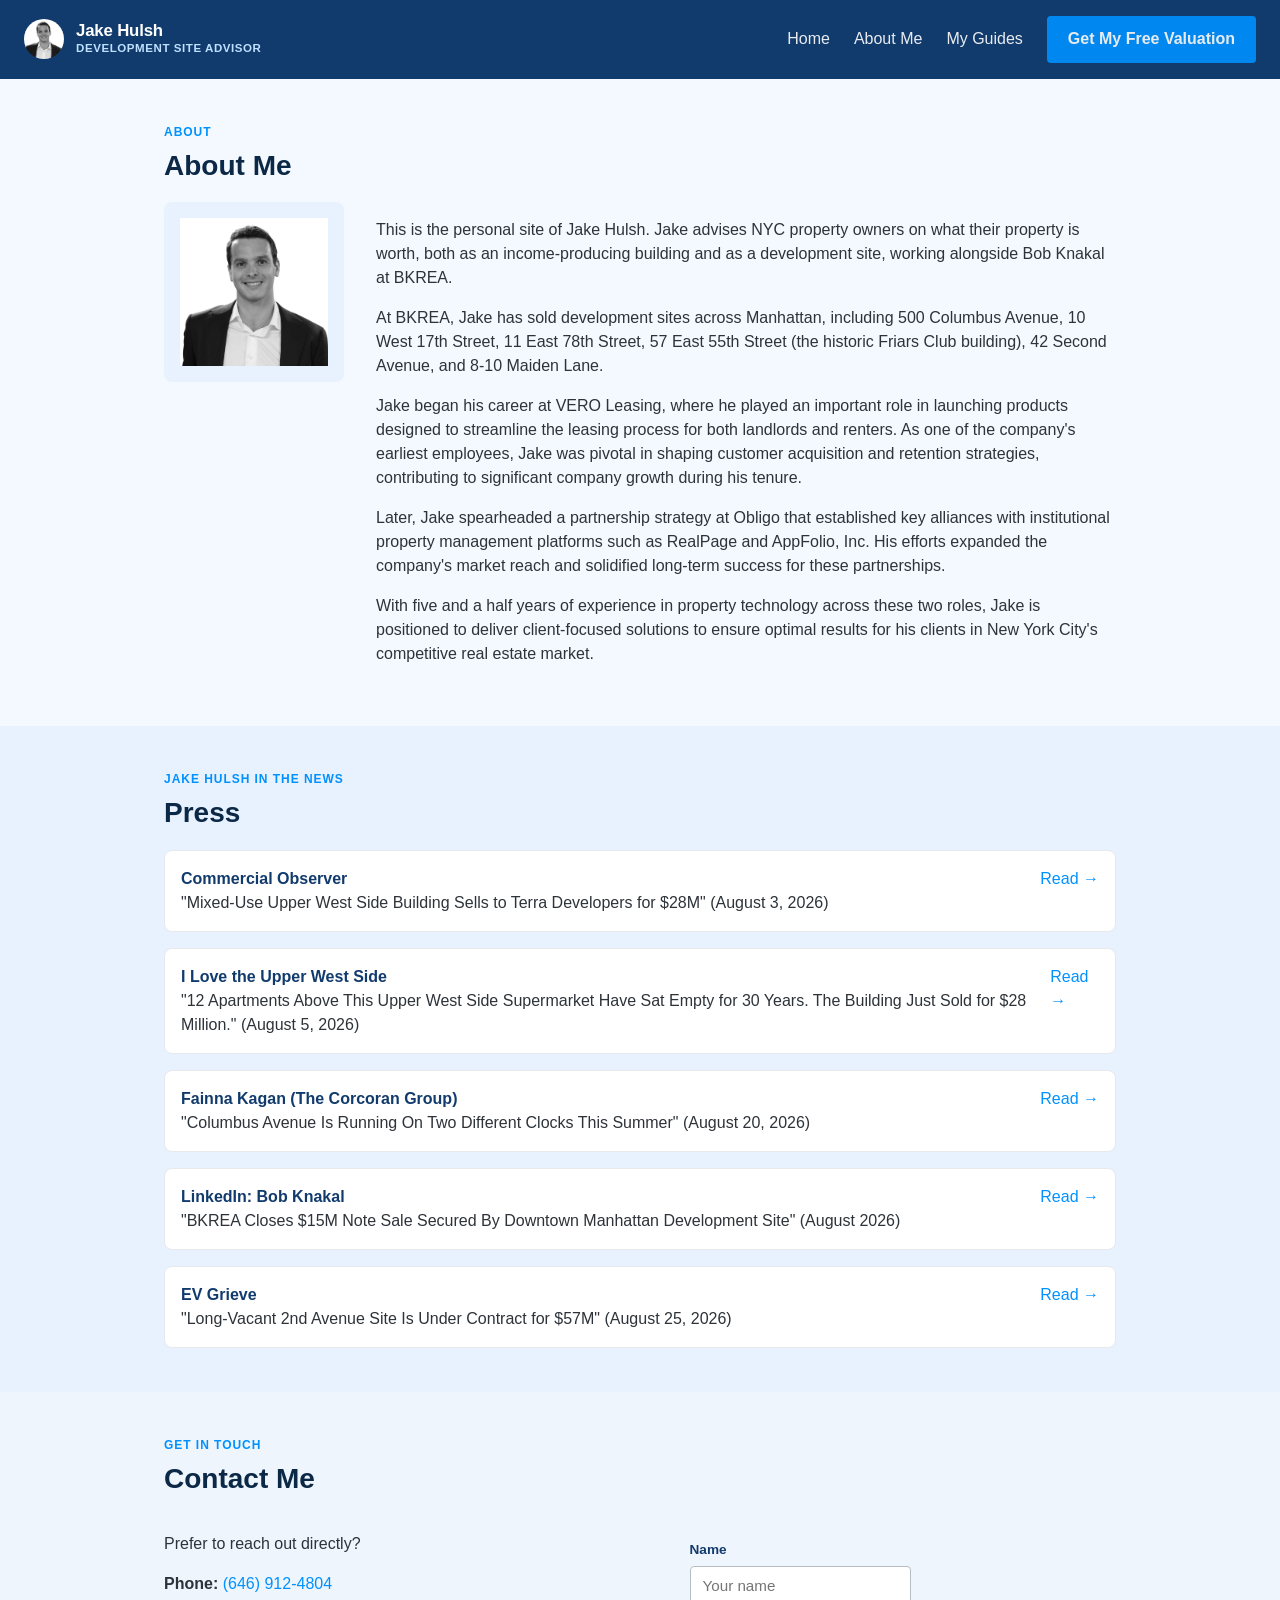
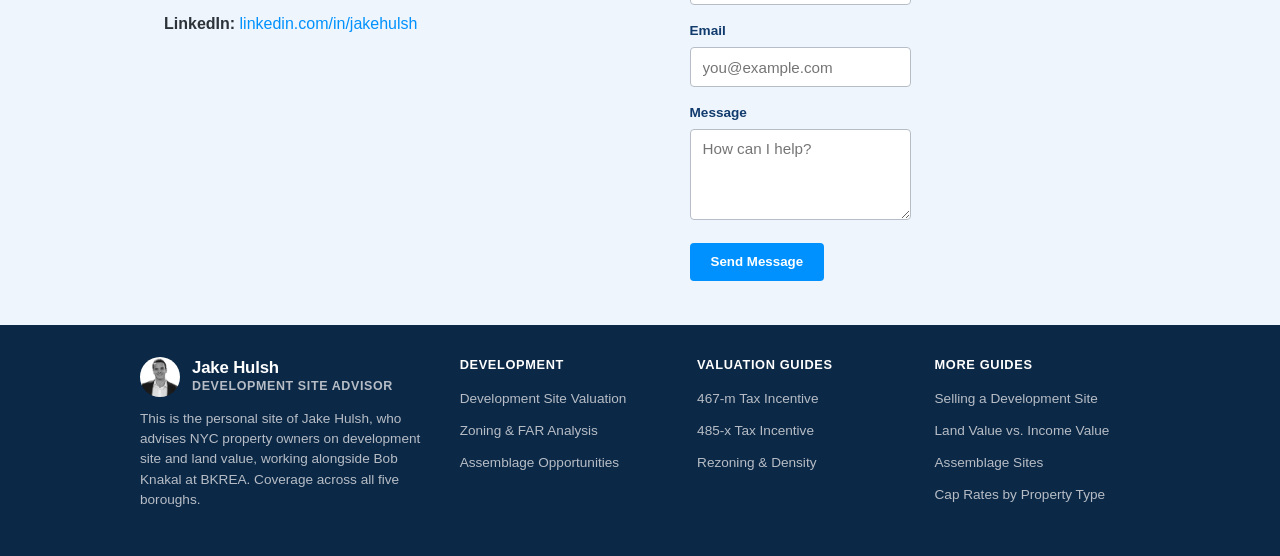
==== about/index.html @ 2a40bf8a "Remove copyright line from footer across all live pages Co-Authored-By: Claude Sonnet 5 <noreply@ant" ====
<!DOCTYPE html>
<html lang="en">
<head>
<meta charset="UTF-8">
<meta name="viewport" content="width=device-width, initial-scale=1.0">
<title>About Jake Hulsh | Development Site Advisor</title>
<meta name="description" content="About Jake Hulsh, the personal site of a NYC development site and land value advisor working alongside Bob Knakal at BKREA.">
<link rel="canonical" href="https://developmentsiteadvisor.com/about/">
<link rel="stylesheet" href="../css/style.css">
</head>
<body>

<header class="site-header">
  <a href="../index.html" class="logo-link">
    <div class="logo-photo-wrap">
      <div class="logo-photo"><img src="../graphic designs/Jake.png" alt="Jake Hulsh"></div>
      <div class="logo-photo-pop"><img src="../graphic designs/Jake.png" alt="Jake Hulsh"></div>
      <div class="logo-speech-bubble"><span class="logo-speech-text">Curious what your property is worth?</span></div>
    </div>
    <div class="logo-text">
      <div class="logo-name">Jake Hulsh</div>
      <div class="logo-tagline">Development Site Advisor</div>
    </div>
  </a>
  <nav class="site-nav">
    <a href="../index.html">Home</a>
    <a href="../about/">About Me</a>
    <a href="../articles/">My Guides</a>
    <a href="../index.html#get-valuation" class="btn btn-primary">Get My Free Valuation</a>
  </nav>
</header>

<main class="page">

  <!-- ABOUT -->
  <section class="page-section">
   <div class="section-inner">
    <div class="section-heading is-left">
      <div class="section-eyebrow">About</div>
      <h2>About Me</h2>
    </div>
    <div class="about-grid">
      <div class="about-photo"><img src="../graphic designs/Jake.png" alt="Jake Hulsh"></div>
      <div>
        <p>This is the personal site of Jake Hulsh. Jake advises NYC property owners on what their property is worth, both as an income-producing building and as a development site, working alongside Bob Knakal at BKREA.</p>
        <p>At BKREA, Jake has sold development sites across Manhattan, including 500 Columbus Avenue, 10 West 17th Street, 11 East 78th Street, 57 East 55th Street (the historic Friars Club building), 42 Second Avenue, and 8-10 Maiden Lane.</p>
        <p>Jake began his career at VERO Leasing, where he played an important role in launching products designed to streamline the leasing process for both landlords and renters. As one of the company's earliest employees, Jake was pivotal in shaping customer acquisition and retention strategies, contributing to significant company growth during his tenure.</p>
        <p>Later, Jake spearheaded a partnership strategy at Obligo that established key alliances with institutional property management platforms such as RealPage and AppFolio, Inc. His efforts expanded the company's market reach and solidified long-term success for these partnerships.</p>
        <p>With five and a half years of experience in property technology across these two roles, Jake is positioned to deliver client-focused solutions to ensure optimal results for his clients in New York City's competitive real estate market.</p>
      </div>
    </div>
   </div>
  </section>

  <!-- PRESS -->
  <section class="page-section section-tint-2">
   <div class="section-inner">
    <div class="section-heading is-left">
      <div class="section-eyebrow">Jake Hulsh In the News</div>
      <h2>Press</h2>
    </div>
    <ul class="press-list">
      <li class="press-item">
        <div>
          <div class="press-outlet">Commercial Observer</div>
          <div>"Mixed-Use Upper West Side Building Sells to Terra Developers for $28M" (August 3, 2026)</div>
        </div>
        <a href="https://commercialobserver.com/2026/08/sale-500-columbus-avenue-terra-developers/" target="_blank" rel="noopener">Read &rarr;</a>
      </li>
      <li class="press-item">
        <div>
          <div class="press-outlet">I Love the Upper West Side</div>
          <div>"12 Apartments Above This Upper West Side Supermarket Have Sat Empty for 30 Years. The Building Just Sold for $28 Million." (August 5, 2026)</div>
        </div>
        <a href="https://www.ilovetheupperwestside.com/12-apartments-above-this-upper-west-side-supermarket-have-sat-empty-for-30-years-the-building-just-sold-for-28-million/" target="_blank" rel="noopener">Read &rarr;</a>
      </li>
      <li class="press-item">
        <div>
          <div class="press-outlet">Fainna Kagan (The Corcoran Group)</div>
          <div>"Columbus Avenue Is Running On Two Different Clocks This Summer" (August 20, 2026)</div>
        </div>
        <a href="https://fainnakagan.com/blog/columbus-avenue-is-running-on-two-different-clocks-this-summer" target="_blank" rel="noopener">Read &rarr;</a>
      </li>
      <li class="press-item">
        <div>
          <div class="press-outlet">LinkedIn: Bob Knakal</div>
          <div>"BKREA Closes $15M Note Sale Secured By Downtown Manhattan Development Site" (August 2026)</div>
        </div>
        <a href="https://www.linkedin.com/posts/bobknakal_nycrealestate-investmentsales-development-activity-7488918908737888256-Vqit/" target="_blank" rel="noopener">Read &rarr;</a>
      </li>
      <li class="press-item">
        <div>
          <div class="press-outlet">EV Grieve</div>
          <div>"Long-Vacant 2nd Avenue Site Is Under Contract for $57M" (August 25, 2026)</div>
        </div>
        <a href="https://evgrieve.com/2026/08/long-vacant-2nd-avenue-site-is-under.html" target="_blank" rel="noopener">Read &rarr;</a>
      </li>
    </ul>
   </div>
  </section>

  <!-- CONTACT ME -->
  <section class="page-section section-tint-3">
   <div class="section-inner">
    <div class="section-heading is-left">
      <div class="section-eyebrow">Get In Touch</div>
      <h2>Contact Me</h2>
    </div>
    <div class="contact-grid">
      <div class="contact-info">
        <p>Prefer to reach out directly?</p>
        <p><strong>Phone:</strong> <a href="tel:+16469124804">(646) 912-4804</a></p>
        <p><strong>LinkedIn:</strong> <a href="https://www.linkedin.com/in/jakehulsh/" target="_blank" rel="noopener">linkedin.com/in/jakehulsh</a></p>
      </div>
      <form class="lead-form" action="https://formspree.io/f/xnpaedwp" method="POST">
        <input type="hidden" name="_subject" value="New Contact Form Message">
        <div class="field-full">
          <label for="c-name">Name</label>
          <input id="c-name" type="text" name="name" placeholder="Your name" required>
        </div>
        <div class="field-full">
          <label for="c-email">Email</label>
          <input id="c-email" type="email" name="email" placeholder="you@example.com" required>
        </div>
        <div class="field-full">
          <label for="c-message">Message</label>
          <textarea id="c-message" name="message" rows="4" placeholder="How can I help?" required></textarea>
        </div>
        <div class="field-full">
          <button type="submit" class="btn btn-primary">Send Message</button>
        </div>
      </form>
    </div>
   </div>
  </section>

</main>

<footer class="site-footer">
  <div class="footer-grid">
    <div class="footer-brand">
      <a href="../index.html" class="logo-link">
        <div class="logo-photo"><img src="../graphic designs/Jake.png" alt="Jake Hulsh"></div>
        <div class="logo-text">
          <div class="logo-name">Jake Hulsh</div>
          <div class="logo-tagline">Development Site Advisor</div>
        </div>
      </a>
      <p>This is the personal site of Jake Hulsh, who advises NYC property owners on development site and land value, working alongside Bob Knakal at BKREA. Coverage across all five boroughs.</p>
    </div>
    <div class="footer-col">
      <h4>Development</h4>
      <ul>
        <li><a href="../articles/land-value-vs-income-value/">Development Site Valuation</a></li>
        <li><a href="../articles/far-and-buildable-square-footage-explained/">Zoning &amp; FAR Analysis</a></li>
        <li><a href="../articles/assemblage-sites-nyc/">Assemblage Opportunities</a></li>
      </ul>
    </div>
    <div class="footer-col">
      <h4>Valuation Guides</h4>
      <ul>
        <li><a href="../articles/467m-vs-485x-tax-incentives/">467-m Tax Incentive</a></li>
        <li><a href="../articles/467m-vs-485x-tax-incentives/">485-x Tax Incentive</a></li>
        <li><a href="../articles/far-and-buildable-square-footage-explained/">Rezoning &amp; Density</a></li>
      </ul>
    </div>
    <div class="footer-col">
      <h4>More Guides</h4>
      <ul>
        <li><a href="../articles/sell-development-site-nyc/">Selling a Development Site</a></li>
        <li><a href="../articles/land-value-vs-income-value/">Land Value vs. Income Value</a></li>
        <li><a href="../articles/assemblage-sites-nyc/">Assemblage Sites</a></li>
        <li><a href="../articles/nyc-cap-rates-by-property-type/">Cap Rates by Property Type</a></li>
      </ul>
    </div>
  </div>
</footer>

<script src="../js/header-message.js"></script>
</body>
</html>
---- css/style.css ----
/* ==========================================================================
   developmentsiteadvisor.com base styles
   Palette inspired by StreetEasy's blue/white look (not their exact brand
   hex values, since those aren't public). Adjust the variables below to taste.
   ========================================================================== */

:root {
  /* Blues */
  --color-blue-primary: #0091ff;   /* main action blue (buttons, links, highlights) */
  --color-blue-primary-hover: #0077d1;
  --color-blue-dark: #123b6d;      /* navy, used for header/footer, headings */
  --color-blue-darker: #0b2846;    /* deepest navy, for high-contrast text on white */
  --color-blue-light: #e8f2ff;     /* pale blue for section backgrounds, cards */
  --color-blue-lighter: #f4f9ff;   /* near-white blue tint */

  /* Neutrals */
  --color-white: #ffffff;
  --color-gray-100: #f6f7f9;
  --color-gray-200: #e7e9ec;
  --color-gray-400: #b7bdc6;
  --color-gray-600: #6b7280;
  --color-gray-800: #2d3339;
  --color-black: #14161a;

  /* Semantic aliases */
  --color-bg: var(--color-blue-lighter);
  --color-bg-alt: var(--color-blue-light);
  --color-text: var(--color-gray-800);
  --color-text-muted: var(--color-gray-600);
  --color-heading: var(--color-blue-darker);
  --color-link: var(--color-blue-primary);
  --color-link-hover: var(--color-blue-primary-hover);
  --color-border: var(--color-gray-200);

  /* Type + spacing */
  --font-body: -apple-system, BlinkMacSystemFont, "Segoe UI", Roboto, Helvetica, Arial, sans-serif;
  --font-heading: var(--font-body);
  --radius-sm: 4px;
  --radius-md: 8px;
  --shadow-card: 0 1px 3px rgba(11, 40, 70, 0.08), 0 1px 2px rgba(11, 40, 70, 0.06);
}

* {
  box-sizing: border-box;
}

body {
  margin: 0;
  font-family: var(--font-body);
  color: var(--color-text);
  background: var(--color-bg);
  line-height: 1.5;
}

h1, h2, h3, h4, h5, h6 {
  font-family: var(--font-heading);
  color: var(--color-heading);
  font-weight: 700;
  line-height: 1.2;
  margin: 0 0 0.5em;
}

h1 { font-size: 2.25rem; }
h2 { font-size: 1.75rem; }
h3 { font-size: 1.15rem; }

a {
  color: var(--color-link);
  text-decoration: none;
}

a:hover {
  color: var(--color-link-hover);
  text-decoration: underline;
}

/* ---- Header / nav ------------------------------------------------------ */

.site-header {
  background: var(--color-blue-dark);
  color: var(--color-white);
  padding: 1rem 1.5rem;
  display: flex;
  align-items: center;
  justify-content: space-between;
}

.site-header a {
  color: var(--color-white);
}

.site-header .logo {
  font-weight: 700;
  font-size: 1.25rem;
  letter-spacing: -0.01em;
}

.logo-link {
  display: flex;
  align-items: center;
  gap: 0.75rem;
  color: var(--color-white);
}

.logo-photo {
  width: 40px;
  height: 40px;
  border-radius: 50%;
  background: var(--color-blue-primary);
  flex-shrink: 0;
  display: flex;
  align-items: center;
  justify-content: center;
  font-size: 0.6rem;
  font-weight: 700;
  color: var(--color-white);
  overflow: hidden;
}

.logo-photo img {
  width: 100%;
  height: 100%;
  object-fit: cover;
}

/* ---- Header logo "pop and speak" animation --------------------------------- */

.logo-photo-wrap {
  position: relative;
  width: 40px;
  height: 40px;
  flex-shrink: 0;
}

.logo-photo-wrap .logo-photo {
  position: relative;
  z-index: 1;
}

.logo-photo-pop {
  position: absolute;
  left: 50%;
  bottom: 0;
  width: 52px;
  height: 52px;
  border-radius: 50%;
  overflow: hidden;
  border: 2px solid var(--color-white);
  box-shadow: 0 8px 18px rgba(11, 40, 70, 0.4);
  transform: translate(-50%, 12px) scale(0.3);
  transform-origin: center bottom;
  opacity: 0;
  z-index: 5;
  pointer-events: none;
  animation: logo-pop 8s ease-in-out infinite;
}

.logo-photo-pop img {
  width: 100%;
  height: 100%;
  object-fit: cover;
}

@keyframes logo-pop {
  0%   { transform: translate(-50%, 12px) scale(0.3); opacity: 0; }
  10%  { transform: translate(-50%, -16px) scale(1); opacity: 1; }
  45%  { transform: translate(-50%, -16px) scale(1); opacity: 1; }
  55%  { transform: translate(-50%, 12px) scale(0.3); opacity: 0; }
  100% { transform: translate(-50%, 12px) scale(0.3); opacity: 0; }
}

.logo-speech-bubble {
  position: absolute;
  left: 44px;
  bottom: 6px;
  max-width: 138px;
  width: max-content;
  background: var(--color-white);
  color: var(--color-blue-dark);
  font-size: 0.68rem;
  font-weight: 700;
  line-height: 1.3;
  padding: 0.45rem 0.6rem;
  border-radius: 10px;
  box-shadow: 0 8px 18px rgba(11, 40, 70, 0.3);
  transform: translateY(10px) scale(0.7);
  transform-origin: left bottom;
  opacity: 0;
  z-index: 6;
  pointer-events: none;
  animation: bubble-pop 8s ease-in-out infinite;
}

.logo-speech-bubble::after {
  content: "";
  position: absolute;
  left: -6px;
  bottom: 12px;
  width: 0;
  height: 0;
  border-style: solid;
  border-width: 6px 8px 6px 0;
  border-color: transparent var(--color-white) transparent transparent;
}

@keyframes bubble-pop {
  0%   { transform: translateY(10px) scale(0.7); opacity: 0; }
  14%  { transform: translateY(0) scale(1); opacity: 1; }
  42%  { transform: translateY(0) scale(1); opacity: 1; }
  52%  { transform: translateY(10px) scale(0.7); opacity: 0; }
  100% { transform: translateY(10px) scale(0.7); opacity: 0; }
}

@media (max-width: 700px) {
  .logo-photo-pop,
  .logo-speech-bubble {
    display: none;
  }
}

@media (prefers-reduced-motion: reduce) {
  .logo-photo-pop,
  .logo-speech-bubble {
    animation: none;
    opacity: 0;
  }
}

.logo-text .logo-name {
  font-weight: 800;
  font-size: 1.05rem;
  line-height: 1.15;
  letter-spacing: -0.01em;
}

.logo-text .logo-tagline {
  font-size: 0.72rem;
  font-weight: 600;
  text-transform: uppercase;
  letter-spacing: 0.05em;
  color: #bfe0ff;
}

.site-nav {
  display: flex;
  align-items: center;
  gap: 1.5rem;
}

.site-nav a {
  opacity: 0.9;
}

.site-nav a:hover {
  opacity: 1;
  text-decoration: none;
}

@media (max-width: 640px) {
  .site-header {
    flex-wrap: wrap;
    gap: 0.75rem;
    padding: 0.85rem 1rem;
  }

  .logo-text .logo-tagline {
    font-size: 0.65rem;
  }

  .site-nav {
    display: none;
  }
}

/* ---- Buttons ------------------------------------------------------------ */

.btn {
  display: inline-block;
  padding: 0.65rem 1.25rem;
  border-radius: var(--radius-sm);
  font-weight: 600;
  border: 1px solid transparent;
  cursor: pointer;
}

.btn-primary {
  background: var(--color-blue-primary);
  color: var(--color-white);
}

.btn-primary:hover {
  background: var(--color-blue-primary-hover);
  color: var(--color-white);
  text-decoration: none;
}

.btn-outline {
  background: transparent;
  border-color: var(--color-blue-primary);
  color: var(--color-blue-primary);
}

.btn-outline:hover {
  background: var(--color-blue-light);
  text-decoration: none;
}

/* ---- Cards / sections ---------------------------------------------------- */

.card {
  background: var(--color-white);
  border: 1px solid var(--color-border);
  border-radius: var(--radius-md);
  box-shadow: var(--shadow-card);
  padding: 1.5rem;
}

.section-alt {
  background: var(--color-bg-alt);
}

/* ---- Footer --------------------------------------------------------------- */

.site-footer {
  background: var(--color-blue-darker);
  color: var(--color-gray-400);
  padding: 2rem 1.5rem;
}

.site-footer a {
  color: var(--color-gray-100);
}

/* ---- Landing page: hero -------------------------------------------------- */

.hero {
  background: linear-gradient(180deg, var(--color-blue-light) 0%, var(--color-blue-lighter) 100%);
  padding: 3.25rem 1.5rem 0;
  text-align: center;
  position: relative;
  overflow: hidden;
}

.hero-inner {
  max-width: 780px;
  margin: 0 auto;
}

.hero-byline {
  font-size: 1rem;
  font-weight: 800;
  color: var(--color-blue-dark);
  text-transform: uppercase;
  letter-spacing: 0.04em;
  margin-bottom: 0.4rem;
}

.hero h1 {
  font-size: clamp(1.9rem, 4vw, 2.65rem);
  margin-bottom: 0.6rem;
  text-wrap: balance;
}

.hero h1 em {
  color: var(--color-blue-primary);
  font-style: normal;
}

.hero-subhead {
  font-size: 1.05rem;
  color: var(--color-text-muted);
  max-width: 620px;
  margin: 0 auto 1.5rem;
}

.hero-ctas {
  display: flex;
  align-items: center;
  gap: 0.75rem;
  justify-content: center;
  flex-wrap: wrap;
  margin-bottom: 2rem;
}

.hero-stats {
  display: flex;
  gap: 2.5rem;
  justify-content: center;
  flex-wrap: wrap;
}

.hero-stat {
  text-align: center;
}

.hero-stat-value {
  font-size: 1.6rem;
  font-weight: 800;
  color: var(--color-blue-dark);
}

.hero-stat-label {
  font-size: 0.8rem;
  color: var(--color-text-muted);
  text-transform: uppercase;
  letter-spacing: 0.04em;
}

/* ---- Hero skyline (decorative, animated) ---------------------------------- */

.hero-skyline-wrap {
  position: relative;
  margin-top: 2.5rem;
  line-height: 0;
}

.hero-skyline {
  display: block;
  width: 100%;
  height: 130px;
}

.hero-skyline .building-far {
  fill: var(--color-blue-primary);
  opacity: 0.3;
}

.hero-skyline .face-front {
  fill: var(--color-blue-dark);
  stroke: var(--color-blue-lighter);
  stroke-width: 1;
}

.hero-skyline .face-side {
  fill: var(--color-blue-darker);
  stroke: var(--color-blue-lighter);
  stroke-width: 1;
}

.hero-skyline .face-top {
  fill: #3f6fa8;
  stroke: var(--color-blue-lighter);
  stroke-width: 1;
}

.hero-skyline .accent {
  fill: var(--color-blue-darker);
}

.hero-skyline .window {
  fill: #ffd580;
  animation: skyline-twinkle 3.6s ease-in-out infinite;
}

@keyframes skyline-twinkle {
  0%, 100% { opacity: 0.15; }
  50% { opacity: 0.95; }
}

@media (prefers-reduced-motion: reduce) {
  .hero-skyline .window {
    animation: none;
    opacity: 0.6;
  }
}

/* ---- Flying emoji over the skyline ----------------------------------------- */

.hero-emoji {
  position: absolute;
  font-size: 1.9rem;
  line-height: 1;
  z-index: 15;
  pointer-events: none;
  user-select: none;
}

.hero-emoji-ufo {
  top: 8%;
  animation: fly-ltr-emoji 12s linear infinite backwards;
  animation-delay: 1s;
}

.hero-emoji-rocket {
  top: 46%;
  animation: fly-diag-emoji 15s linear infinite backwards;
  animation-delay: 5s;
}

.hero-emoji-heli {
  top: 62%;
  animation: fly-hover-emoji 18s linear infinite backwards;
  animation-delay: 3s;
}

@keyframes fly-ltr-emoji {
  0%   { left: -8%; transform: translateY(0) rotate(0deg); }
  50%  { transform: translateY(-16px) rotate(0deg); }
  100% { left: 104%; transform: translateY(0) rotate(0deg); }
}

@keyframes fly-diag-emoji {
  0%   { left: -8%; transform: translateY(40px) rotate(30deg); }
  50%  { transform: translateY(-22px) rotate(0deg); }
  100% { left: 104%; transform: translateY(-6px) rotate(30deg); }
}

@keyframes fly-hover-emoji {
  0%   { left: -8%; transform: scaleX(-1) translateY(0); }
  20%  { transform: scaleX(-1) translateY(-10px); }
  40%  { transform: scaleX(-1) translateY(6px); }
  60%  { transform: scaleX(-1) translateY(-10px); }
  80%  { transform: scaleX(-1) translateY(4px); }
  100% { left: 104%; transform: scaleX(-1) translateY(0); }
}

@media (max-width: 700px) {
  .hero-emoji { display: none; }
}

@media (prefers-reduced-motion: reduce) {
  .hero-emoji { display: none; }
}

/* ---- Landing page: value gap -------------------------------------------- */

.value-gap {
  display: grid;
  grid-template-columns: 1fr 1fr;
  gap: 1.5rem;
  margin-top: 1.5rem;
}

@media (max-width: 700px) {
  .value-gap { grid-template-columns: 1fr; }
}

.value-gap-card {
  border-radius: var(--radius-md);
  padding: 1.75rem;
  border: 1px solid var(--color-border);
}

.value-gap-card.is-rent {
  background: var(--color-gray-100);
}

.value-gap-card.is-zoning {
  background: var(--color-blue-light);
  border-color: var(--color-blue-primary);
}

.value-gap-card h3 {
  font-size: 1.05rem;
}

/* ---- Landing page: signal list ------------------------------------------ */

.signals-grid {
  display: grid;
  grid-template-columns: repeat(auto-fit, minmax(260px, 1fr));
  gap: 1rem;
  margin-top: 1.5rem;
}

.signal-item {
  display: flex;
  gap: 0.75rem;
  align-items: flex-start;
  padding: 1rem;
  background: var(--color-white);
  border: 1px solid var(--color-border);
  border-radius: var(--radius-md);
}

.signal-check {
  flex-shrink: 0;
  width: 24px;
  height: 24px;
  border-radius: 50%;
  background: var(--color-blue-primary);
  color: var(--color-white);
  display: flex;
  align-items: center;
  justify-content: center;
  font-size: 0.8rem;
  font-weight: 700;
}

/* ---- Landing page: process steps ----------------------------------------- */

.process-steps {
  display: grid;
  grid-template-columns: repeat(auto-fit, minmax(220px, 1fr));
  gap: 1.5rem;
  margin-top: 1.5rem;
}

.process-step {
  text-align: center;
}

.process-step-number {
  display: inline-flex;
  align-items: center;
  justify-content: center;
  width: 36px;
  height: 36px;
  border-radius: 50%;
  background: var(--color-blue-dark);
  color: var(--color-white);
  font-weight: 700;
  margin-bottom: 0.75rem;
}

/* ---- Landing page: lead form ---------------------------------------------- */

.lead-form {
  max-width: 640px;
  margin: 1.5rem auto 0;
  display: grid;
  grid-template-columns: 1fr 1fr;
  gap: 1rem;
}

.lead-form .field-full {
  grid-column: 1 / -1;
}

@media (max-width: 600px) {
  .lead-form { grid-template-columns: 1fr; }
}

.lead-form label {
  display: block;
  font-size: 0.85rem;
  font-weight: 600;
  color: var(--color-blue-dark);
  margin-bottom: 0.35rem;
}

.lead-form input,
.lead-form textarea {
  width: 100%;
  padding: 0.65rem 0.75rem;
  border: 1px solid var(--color-gray-400);
  border-radius: var(--radius-sm);
  font-family: var(--font-body);
  font-size: 0.95rem;
}

.lead-form input:focus,
.lead-form textarea:focus {
  outline: none;
  border-color: var(--color-blue-primary);
  box-shadow: 0 0 0 3px var(--color-blue-light);
}

.lead-form-note {
  font-size: 0.8rem;
  color: var(--color-text-muted);
  margin-top: 0.75rem;
}

/* ---- Landing page: why choose -------------------------------------------- */

.why-grid {
  display: grid;
  grid-template-columns: repeat(auto-fit, minmax(220px, 1fr));
  gap: 1.5rem;
  margin-top: 1.5rem;
}

.why-item h3 {
  font-size: 1rem;
  display: flex;
  align-items: center;
  gap: 0.5rem;
}

/* ---- Section heading helpers --------------------------------------------- */

.section-heading {
  text-align: center;
  max-width: 620px;
  margin: 0 auto 1.25rem;
}

.section-heading.is-left {
  text-align: left;
  max-width: none;
  margin: 0 0 1.25rem;
}

.section-heading h2 {
  margin-bottom: 0.35em;
}

/* ---- Landing page: resources / featured guides --------------------------- */

.resources-grid {
  display: grid;
  grid-template-columns: repeat(auto-fit, minmax(240px, 1fr));
  gap: 1.25rem;
  margin-top: 1.25rem;
}

.resource-card {
  padding: 1.5rem;
  text-align: center;
}

.resource-icon {
  width: 40px;
  height: 40px;
  border-radius: var(--radius-sm);
  background: var(--color-blue-light);
  display: flex;
  align-items: center;
  justify-content: center;
  font-size: 1.1rem;
  margin: 0 auto 0.9rem;
}

.resource-card h3 {
  font-size: 1rem;
  margin-bottom: 0.4rem;
}

.resource-card p {
  font-size: 0.9rem;
  margin-bottom: 0.75rem;
}

/* ---- Writings: topic tags -------------------------------------------------- */

.writing-tag {
  display: inline-block;
  font-size: 0.7rem;
  font-weight: 700;
  text-transform: uppercase;
  letter-spacing: 0.04em;
  color: var(--color-blue-primary);
  background: var(--color-blue-light);
  padding: 0.2rem 0.5rem;
  border-radius: 999px;
  margin-bottom: 0.6rem;
}

/* ---- Footer: multi-column -------------------------------------------------- */

.footer-grid {
  max-width: 1000px;
  margin: 0 auto;
  display: grid;
  grid-template-columns: 1.4fr repeat(3, 1fr);
  gap: 2rem;
}

@media (max-width: 700px) {
  .footer-grid { grid-template-columns: 1fr 1fr; }
}

@media (max-width: 480px) {
  .footer-grid { grid-template-columns: 1fr; gap: 1.75rem; }
}

.footer-brand .logo-name {
  color: var(--color-white);
  font-weight: 800;
  font-size: 1.05rem;
}

.footer-brand .logo-tagline {
  color: var(--color-gray-400);
  font-size: 0.78rem;
  text-transform: uppercase;
  letter-spacing: 0.05em;
}

.footer-brand p {
  color: var(--color-gray-400);
  font-size: 0.85rem;
  margin-top: 0.75rem;
}

.footer-col h4 {
  color: var(--color-white);
  font-size: 0.8rem;
  text-transform: uppercase;
  letter-spacing: 0.05em;
  margin-bottom: 0.85rem;
}

.footer-col ul {
  list-style: none;
  margin: 0;
  padding: 0;
  display: grid;
  gap: 0.5rem;
}

.footer-col a {
  color: var(--color-gray-400);
  font-size: 0.85rem;
}

.footer-col a:hover {
  color: var(--color-white);
}

.footer-bottom {
  max-width: 1000px;
  margin: 1.75rem auto 0;
  padding-top: 1.25rem;
  border-top: 1px solid rgba(255,255,255,0.1);
  font-size: 0.8rem;
  color: var(--color-gray-400);
}

/* ---- Shared page layout (used on every page) ------------------------------- */

.section-inner {
  max-width: 1000px;
  margin: 0 auto;
  padding: 0 1.5rem;
}

section.page-section {
  padding: 2.75rem 0;
}

@media (max-width: 640px) {
  .hero {
    padding: 2.25rem 1.25rem 0;
  }

  .hero-skyline {
    height: 90px;
  }

  .hero-skyline-wrap {
    margin-top: 1.75rem;
  }

  section.page-section {
    padding: 2rem 0;
  }

  .section-inner {
    padding: 0 1.25rem;
  }
}

/* Full-width color bands. Each section gets its own tint from the same blue
   family so the page reads as a sequence of distinct-but-related sections
   rather than one flat white page. */
.section-tint-1 { background: var(--color-blue-lighter); }
.section-tint-2 { background: var(--color-blue-light); }
.section-tint-3 { background: #eef5fc; }
.section-tint-4 { background: #f0f6fd; }
.section-tint-5 { background: #dcebfb; }

.section-eyebrow {
  text-transform: uppercase;
  letter-spacing: 0.08em;
  font-size: 0.75rem;
  font-weight: 700;
  color: var(--color-blue-primary);
  margin-bottom: 0.5rem;
}

.placeholder {
  color: var(--color-text-muted);
  font-style: italic;
}

/* ---- About page ------------------------------------------------------------- */

.about-grid {
  display: grid;
  grid-template-columns: 180px 1fr;
  gap: 2rem;
  align-items: start;
}

.about-photo {
  width: 180px;
  height: 180px;
  border-radius: var(--radius-md);
  background: var(--color-blue-light);
  display: flex;
  align-items: center;
  justify-content: center;
  color: var(--color-blue-primary);
  font-size: 0.85rem;
  text-align: center;
  padding: 1rem;
  overflow: hidden;
}

.about-photo img {
  width: 100%;
  height: 100%;
  object-fit: cover;
}

@media (max-width: 600px) {
  .about-grid { grid-template-columns: 1fr; }
  .about-photo { width: 120px; height: 120px; }
}

/* ---- Contact Me ------------------------------------------------------------- */

.contact-grid {
  display: grid;
  grid-template-columns: 280px 1fr;
  gap: 2.5rem;
  align-items: start;
}

@media (max-width: 700px) {
  .contact-grid { grid-template-columns: 1fr; }
}

.contact-info p {
  margin-bottom: 0.75rem;
}

/* ---- Closed Transactions / Land Comparables tables -------------------------- */

.transactions-table {
  width: 100%;
  border-collapse: collapse;
  margin-top: 1rem;
}

.transactions-table th,
.transactions-table td {
  text-align: left;
  padding: 0.75rem 1rem;
  border-bottom: 1px solid var(--color-border);
}

.transactions-table th {
  color: var(--color-blue-dark);
  font-size: 0.85rem;
  text-transform: uppercase;
  letter-spacing: 0.03em;
}

.comp-row-extra {
  display: none;
}

@media (max-width: 700px) {
  .transactions-table-wrap {
    width: 100%;
    max-width: 100%;
    overflow-x: auto;
    -webkit-overflow-scrolling: touch;
  }

  .transactions-table {
    min-width: 560px;
  }
}

/* ---- Press page -------------------------------------------------------------- */

.press-list {
  list-style: none;
  margin: 1rem 0 0;
  padding: 0;
  display: grid;
  gap: 1rem;
}

.press-item {
  display: flex;
  justify-content: space-between;
  gap: 1rem;
  padding: 1rem;
  border: 1px solid var(--color-border);
  border-radius: var(--radius-md);
  background: var(--color-white);
}

.press-outlet {
  font-weight: 700;
  color: var(--color-blue-dark);
}

/* ---- Writings page ------------------------------------------------------------ */

.writings-grid {
  display: grid;
  grid-template-columns: repeat(auto-fill, minmax(240px, 1fr));
  gap: 1.25rem;
  margin-top: 1rem;
}

/* ---- Article pages ---------------------------------------------------------- */

.article-header {
  max-width: 720px;
  margin: 0 auto 2rem;
  text-align: left;
}

.article-meta {
  color: var(--color-text-muted);
  font-size: 0.85rem;
  margin-top: 0.5rem;
}

.article-body {
  max-width: 720px;
  margin: 0 auto;
  font-size: 1.02rem;
}

.article-body p {
  margin-bottom: 1.1rem;
  line-height: 1.75;
}

.article-body h2 {
  font-size: 1.35rem;
  margin-top: 2rem;
  margin-bottom: 0.75rem;
}

.article-body ul,
.article-body ol {
  margin: 0 0 1.1rem 1.25rem;
  line-height: 1.75;
}

.article-body li {
  margin-bottom: 0.4rem;
}

.article-cta {
  max-width: 720px;
  margin: 2.5rem auto 0;
  background: var(--color-blue-light);
  border-radius: var(--radius-md);
  padding: 1.75rem;
  text-align: center;
}

.article-cta p {
  margin-bottom: 1rem;
  color: var(--color-text);
}
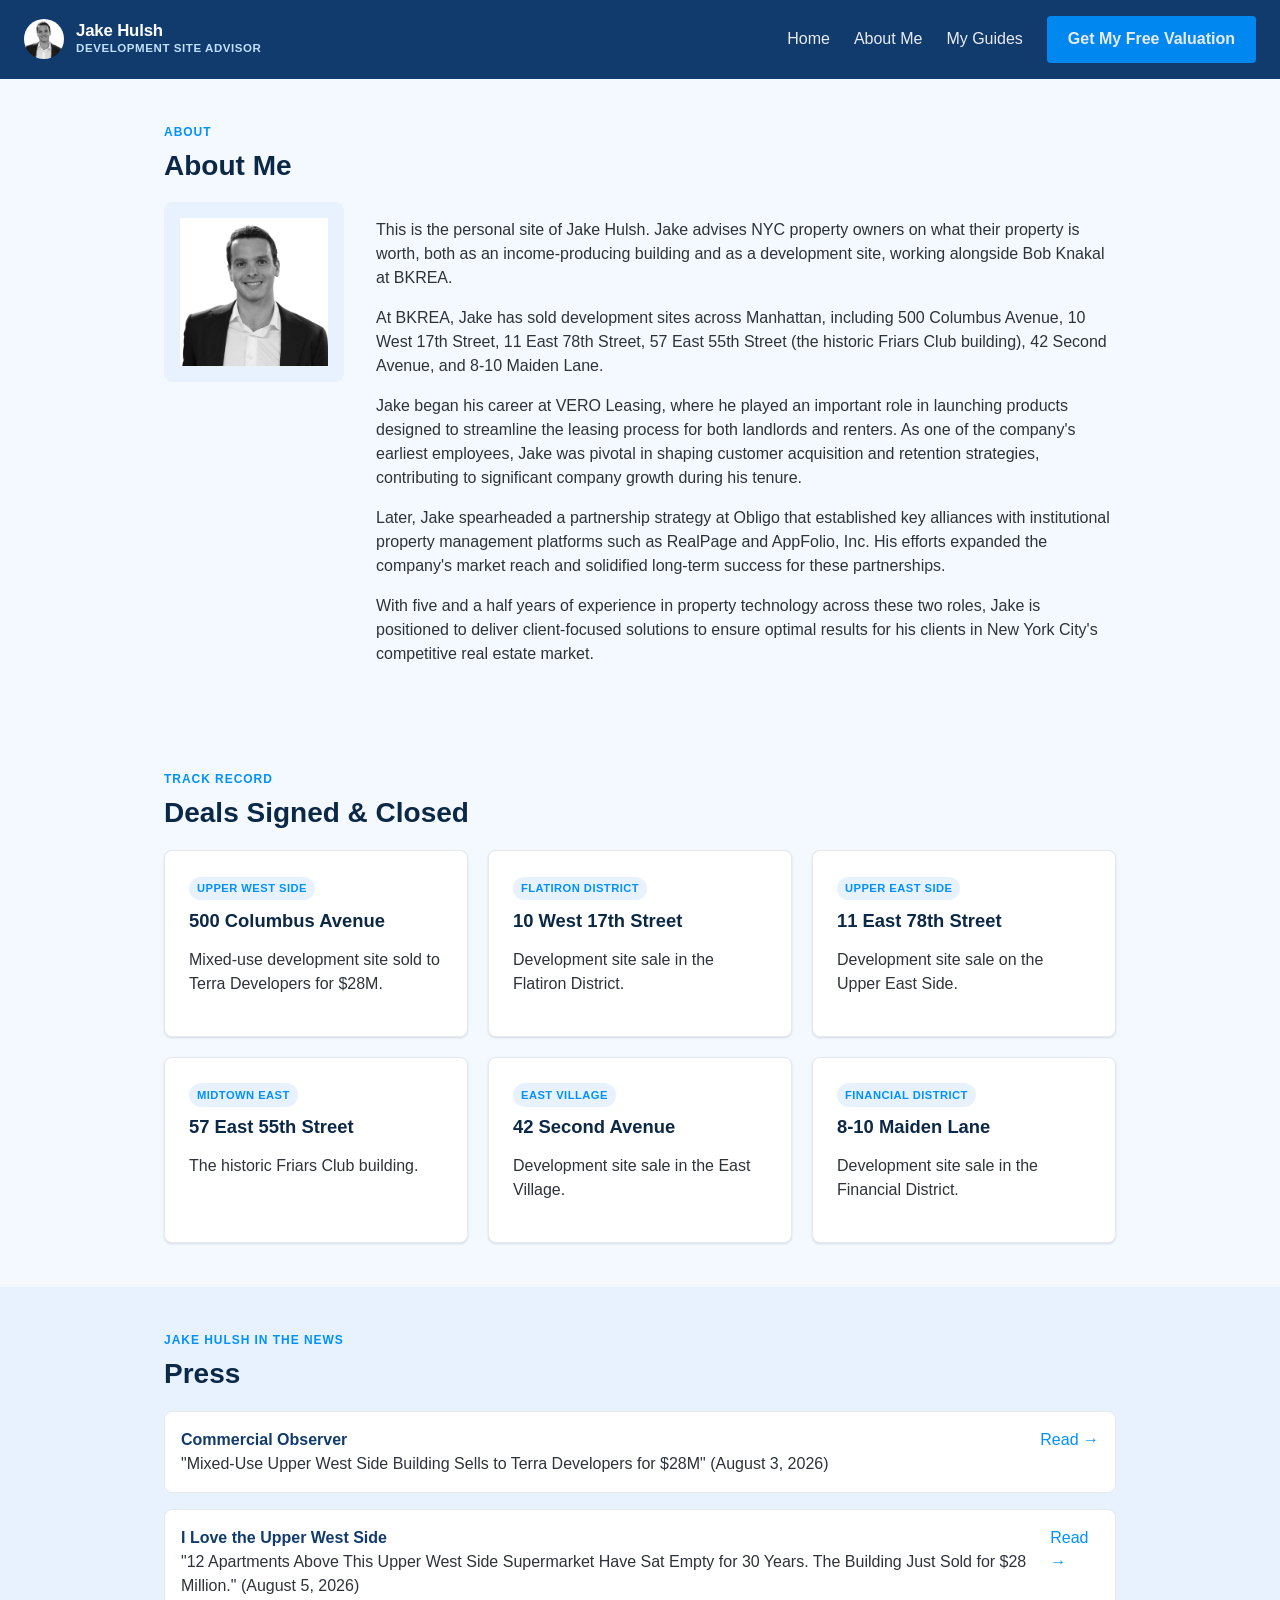
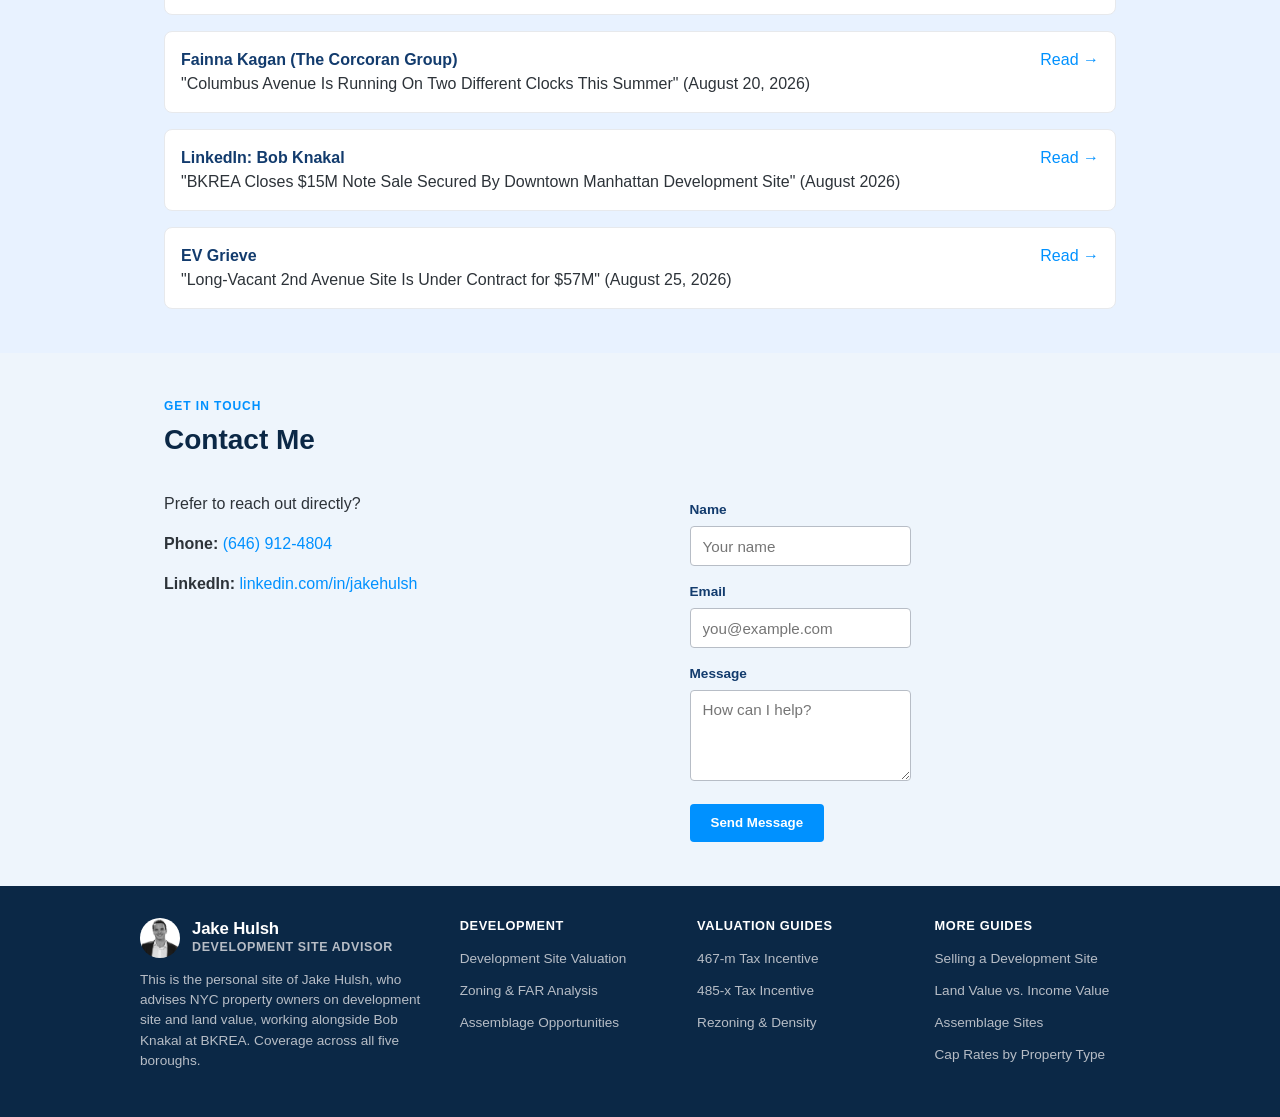
==== commit fa753979: "Add Deals Signed & Closed cards to About Me page" ====
--- a/about/index.html
+++ b/about/index.html
@@ -28,6 +28,14 @@
     <a href="../articles/">My Guides</a>
     <a href="../index.html#get-valuation" class="btn btn-primary">Get My Free Valuation</a>
   </nav>
+  <button type="button" class="hamburger-btn" id="hamburger-btn" aria-label="Open menu" aria-expanded="false">
+    <span></span><span></span><span></span>
+  </button>
+  <nav class="mobile-nav-panel" id="mobile-nav-panel">
+    <a href="../about/">About Me</a>
+    <a href="../articles/">My Guides</a>
+    <a href="../index.html#get-valuation" class="btn btn-primary">Get My Free Valuation</a>
+  </nav>
 </header>
 
 <main class="page">
@@ -52,6 +60,48 @@
    </div>
   </section>
 
+  <!-- DEALS -->
+  <section class="page-section section-tint-1">
+   <div class="section-inner">
+    <div class="section-heading is-left">
+      <div class="section-eyebrow">Track Record</div>
+      <h2>Deals Signed &amp; Closed</h2>
+    </div>
+    <div class="writings-grid">
+      <div class="card">
+        <span class="writing-tag">Upper West Side</span>
+        <h3>500 Columbus Avenue</h3>
+        <p>Mixed-use development site sold to Terra Developers for $28M.</p>
+      </div>
+      <div class="card">
+        <span class="writing-tag">Flatiron District</span>
+        <h3>10 West 17th Street</h3>
+        <p>Development site sale in the Flatiron District.</p>
+      </div>
+      <div class="card">
+        <span class="writing-tag">Upper East Side</span>
+        <h3>11 East 78th Street</h3>
+        <p>Development site sale on the Upper East Side.</p>
+      </div>
+      <div class="card">
+        <span class="writing-tag">Midtown East</span>
+        <h3>57 East 55th Street</h3>
+        <p>The historic Friars Club building.</p>
+      </div>
+      <div class="card">
+        <span class="writing-tag">East Village</span>
+        <h3>42 Second Avenue</h3>
+        <p>Development site sale in the East Village.</p>
+      </div>
+      <div class="card">
+        <span class="writing-tag">Financial District</span>
+        <h3>8-10 Maiden Lane</h3>
+        <p>Development site sale in the Financial District.</p>
+      </div>
+    </div>
+   </div>
+  </section>
+
   <!-- PRESS -->
   <section class="page-section section-tint-2">
    <div class="section-inner">
@@ -177,5 +227,6 @@
 </footer>
 
 <script src="../js/header-message.js"></script>
+<script src="../js/mobile-nav.js"></script>
 </body>
 </html>
--- a/css/style.css
+++ b/css/style.css
@@ -83,6 +83,71 @@
   display: flex;
   align-items: center;
   justify-content: space-between;
+  position: relative;
+}
+
+/* ---- Mobile hamburger menu -------------------------------------------------- */
+
+.hamburger-btn {
+  display: none;
+  flex-direction: column;
+  justify-content: center;
+  align-items: stretch;
+  gap: 5px;
+  width: 34px;
+  height: 34px;
+  background: none;
+  border: none;
+  cursor: pointer;
+  padding: 0;
+  flex-shrink: 0;
+}
+
+.hamburger-btn span {
+  display: block;
+  width: 100%;
+  height: 2px;
+  background: var(--color-white);
+  border-radius: 2px;
+  transition: transform 0.2s ease, opacity 0.2s ease;
+}
+
+.hamburger-btn.is-open span:nth-child(1) {
+  transform: translateY(7px) rotate(45deg);
+}
+
+.hamburger-btn.is-open span:nth-child(2) {
+  opacity: 0;
+}
+
+.hamburger-btn.is-open span:nth-child(3) {
+  transform: translateY(-7px) rotate(-45deg);
+}
+
+.mobile-nav-panel {
+  display: none;
+  position: absolute;
+  top: 100%;
+  left: 0;
+  right: 0;
+  flex-direction: column;
+  background: var(--color-blue-dark);
+  padding: 0.5rem 1.25rem 1.25rem;
+  box-shadow: 0 12px 20px rgba(11, 40, 70, 0.3);
+  z-index: 50;
+}
+
+.mobile-nav-panel a {
+  color: var(--color-white);
+  padding: 0.85rem 0;
+  border-bottom: 1px solid rgba(255, 255, 255, 0.12);
+  font-weight: 600;
+}
+
+.mobile-nav-panel a.btn {
+  margin-top: 0.85rem;
+  text-align: center;
+  border-bottom: none;
 }
 
 .site-header a {
@@ -270,6 +335,14 @@
   .site-nav {
     display: none;
   }
+
+  .hamburger-btn {
+    display: flex;
+  }
+
+  .mobile-nav-panel.is-open {
+    display: flex;
+  }
 }
 
 /* ---- Buttons ------------------------------------------------------------ */
@@ -346,6 +419,43 @@
   margin: 0 auto;
 }
 
+.hero-photo {
+  width: 240px;
+  height: 240px;
+  border-radius: 50%;
+  overflow: hidden;
+  margin: 0 auto 1.25rem;
+  border: 5px solid var(--color-white);
+  box-shadow: 0 8px 20px rgba(11, 40, 70, 0.25), 0 0 0 0 rgba(0, 145, 255, 0.45);
+  animation: hero-photo-pulse 2.6s ease-out infinite;
+  transform: translateZ(0);
+  backface-visibility: hidden;
+}
+
+@keyframes hero-photo-pulse {
+  0% {
+    box-shadow: 0 8px 20px rgba(11, 40, 70, 0.25), 0 0 0 0 rgba(0, 145, 255, 0.45);
+  }
+  70% {
+    box-shadow: 0 8px 20px rgba(11, 40, 70, 0.25), 0 0 0 16px rgba(0, 145, 255, 0);
+  }
+  100% {
+    box-shadow: 0 8px 20px rgba(11, 40, 70, 0.25), 0 0 0 0 rgba(0, 145, 255, 0);
+  }
+}
+
+@media (prefers-reduced-motion: reduce) {
+  .hero-photo {
+    animation: none;
+  }
+}
+
+.hero-photo img {
+  width: 100%;
+  height: 100%;
+  object-fit: cover;
+}
+
 .hero-byline {
   font-size: 1rem;
   font-weight: 800;
@@ -515,7 +625,7 @@
 }
 
 @media (max-width: 700px) {
-  .hero-emoji { display: none; }
+  .hero-emoji { font-size: 1.4rem; }
 }
 
 @media (prefers-reduced-motion: reduce) {
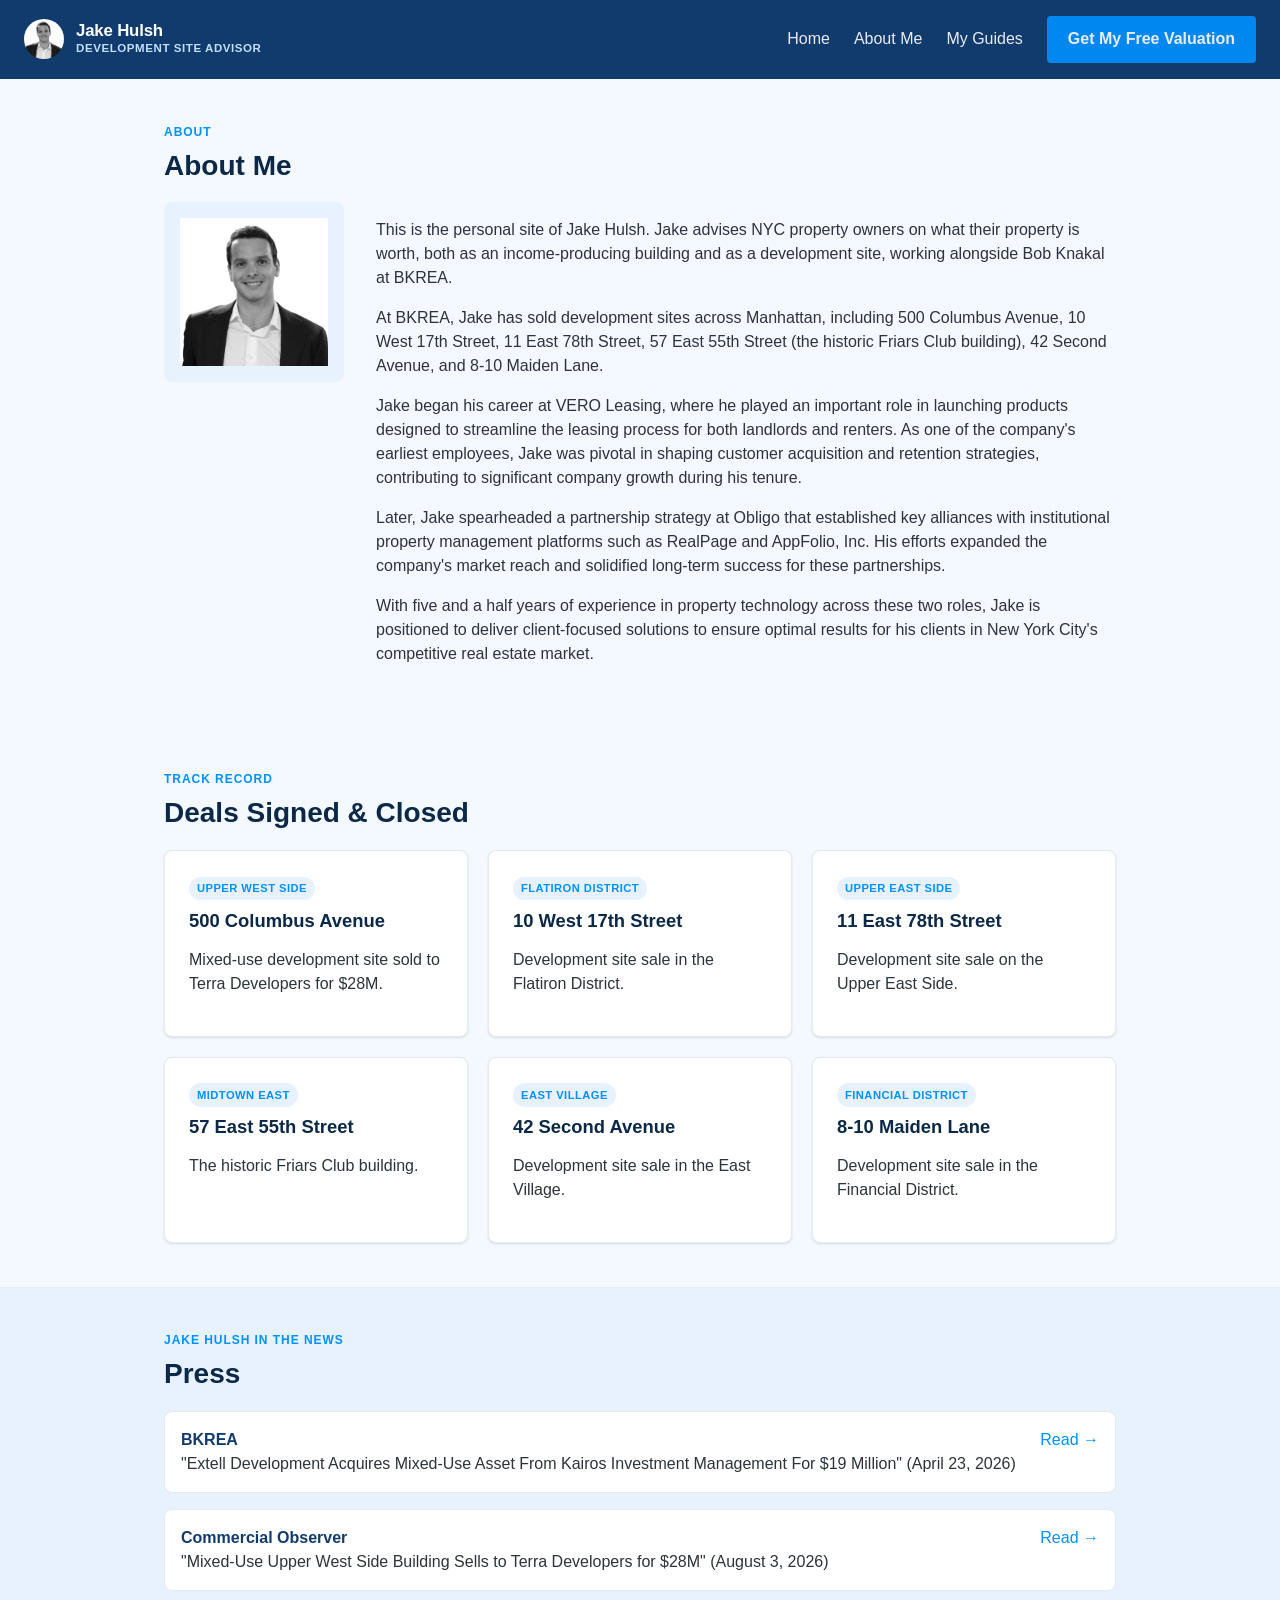
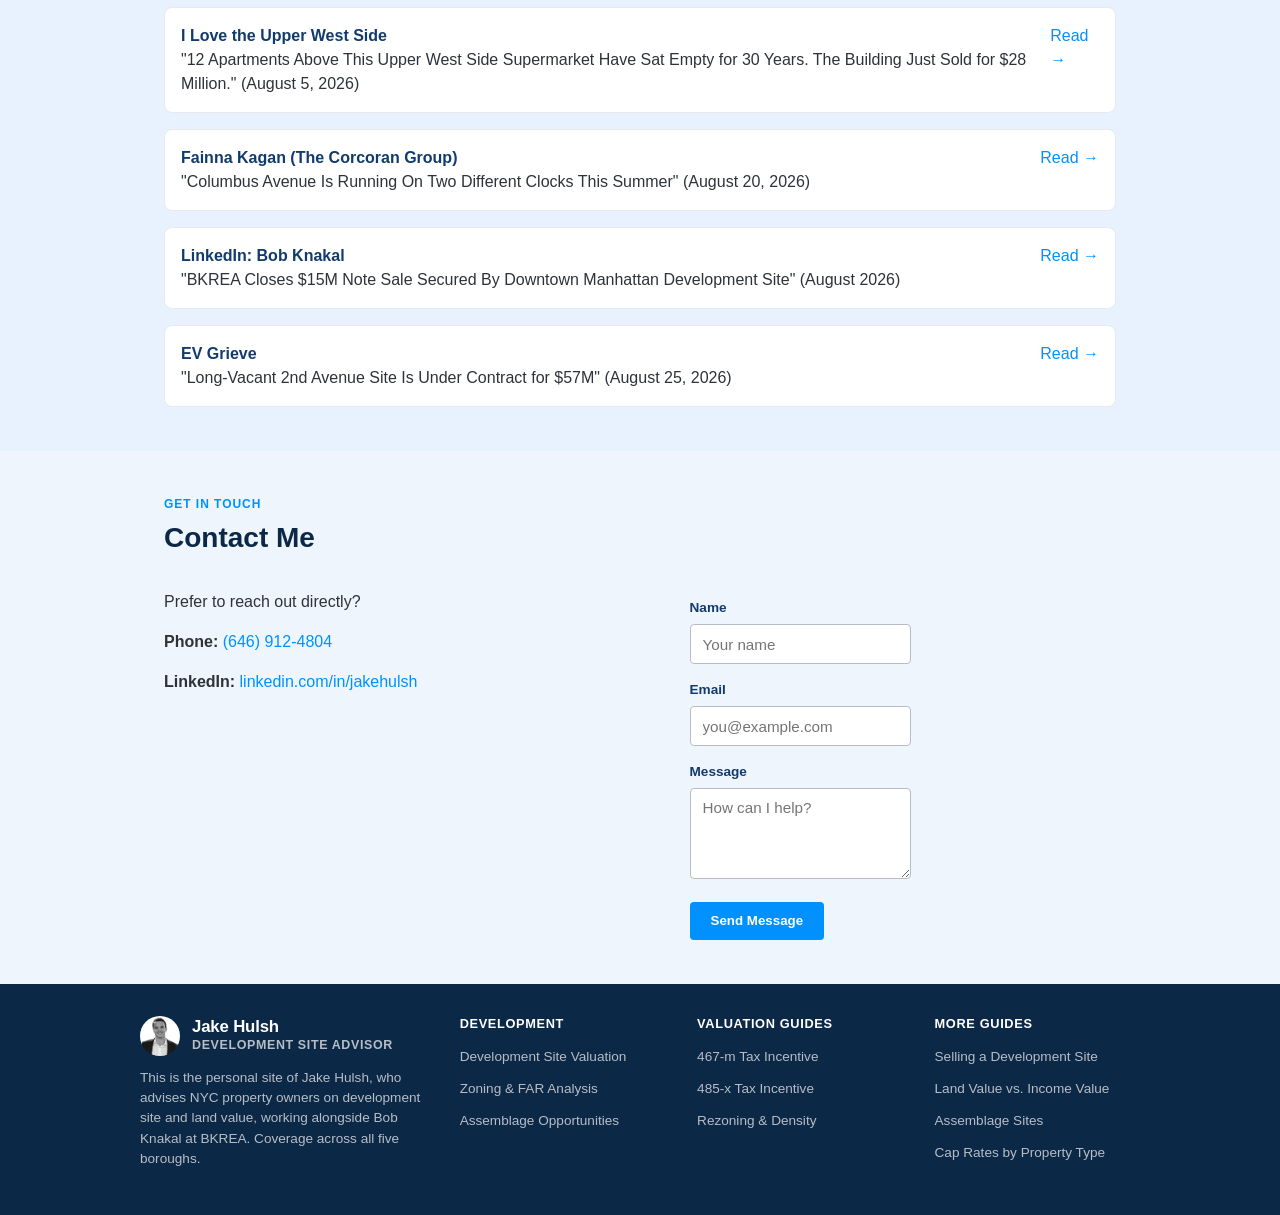
==== commit 9b33be24: "Add Extell/Friars Club BKREA press article" ====
--- a/about/index.html
+++ b/about/index.html
@@ -112,6 +112,13 @@
     <ul class="press-list">
       <li class="press-item">
         <div>
+          <div class="press-outlet">BKREA</div>
+          <div>"Extell Development Acquires Mixed-Use Asset From Kairos Investment Management For $19 Million" (April 23, 2026)</div>
+        </div>
+        <a href="https://www.bkrea.com/press/extell-development-acquires-mixed-use-asset-from-kairos-investment-management-for-19-million" target="_blank" rel="noopener">Read &rarr;</a>
+      </li>
+      <li class="press-item">
+        <div>
           <div class="press-outlet">Commercial Observer</div>
           <div>"Mixed-Use Upper West Side Building Sells to Terra Developers for $28M" (August 3, 2026)</div>
         </div>
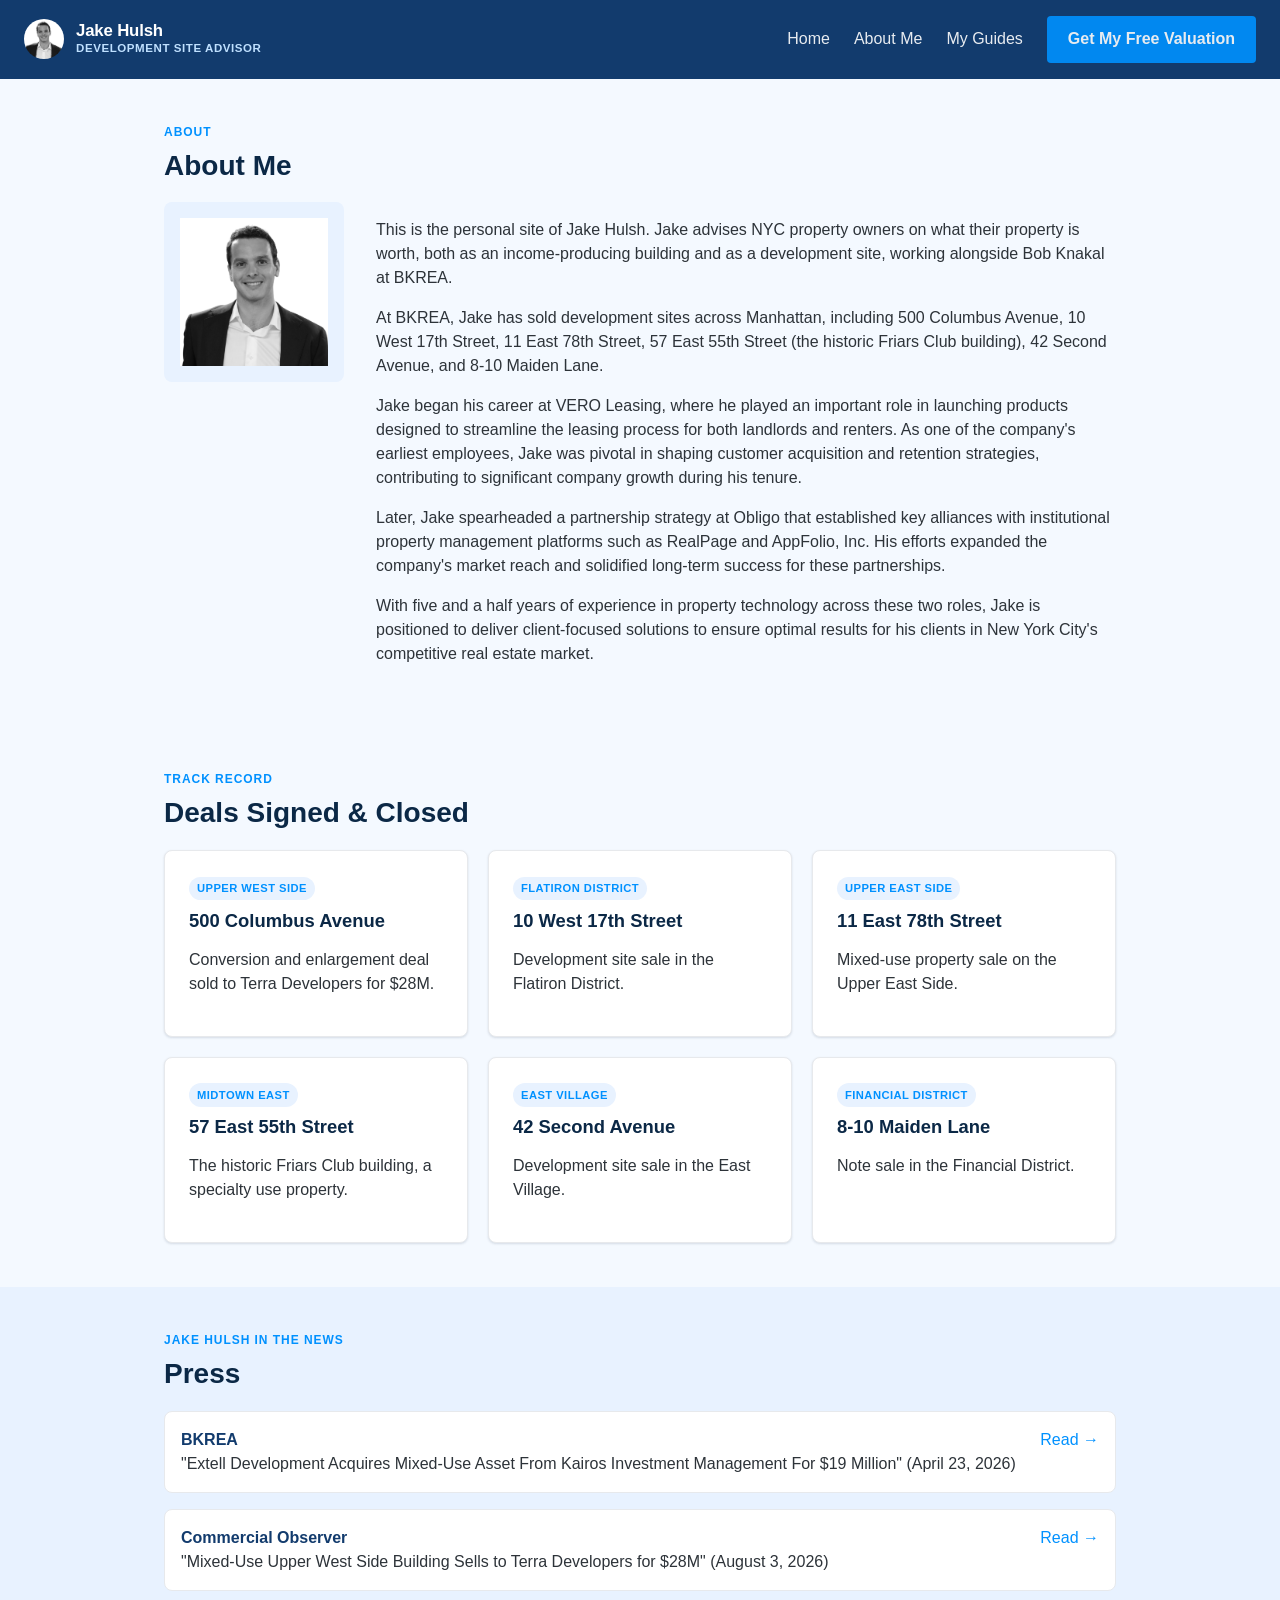
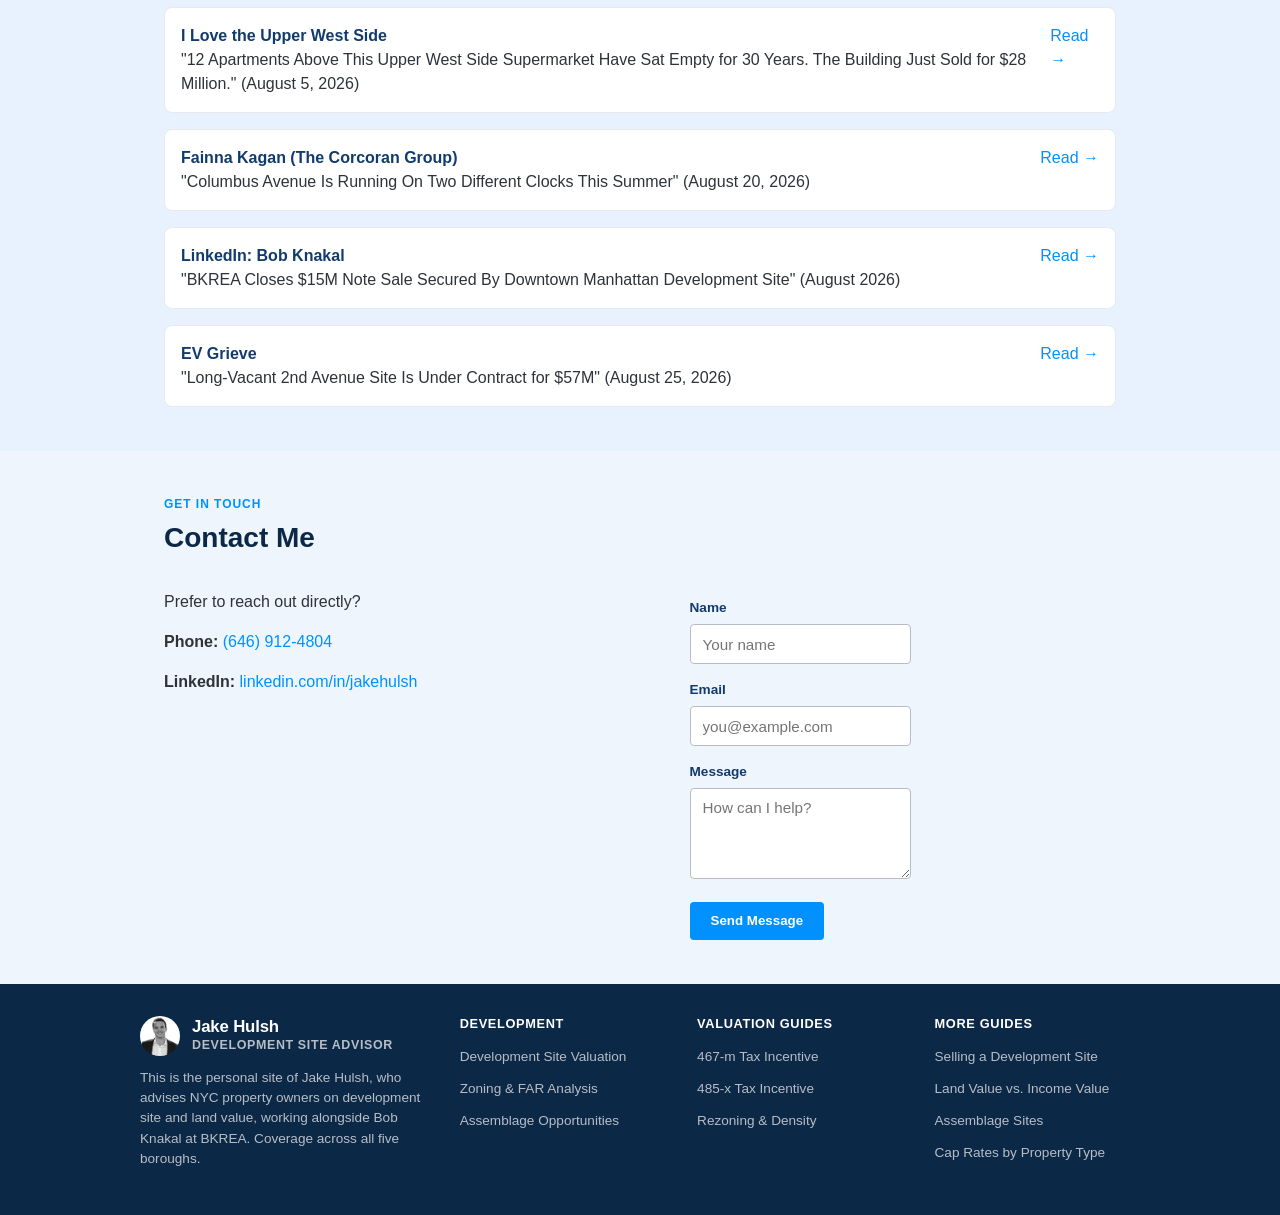
==== commit 2844539d: "Correct deal type descriptions on About Me deal cards" ====
--- a/about/index.html
+++ b/about/index.html
@@ -71,7 +71,7 @@
       <div class="card">
         <span class="writing-tag">Upper West Side</span>
         <h3>500 Columbus Avenue</h3>
-        <p>Mixed-use development site sold to Terra Developers for $28M.</p>
+        <p>Conversion and enlargement deal sold to Terra Developers for $28M.</p>
       </div>
       <div class="card">
         <span class="writing-tag">Flatiron District</span>
@@ -81,12 +81,12 @@
       <div class="card">
         <span class="writing-tag">Upper East Side</span>
         <h3>11 East 78th Street</h3>
-        <p>Development site sale on the Upper East Side.</p>
+        <p>Mixed-use property sale on the Upper East Side.</p>
       </div>
       <div class="card">
         <span class="writing-tag">Midtown East</span>
         <h3>57 East 55th Street</h3>
-        <p>The historic Friars Club building.</p>
+        <p>The historic Friars Club building, a specialty use property.</p>
       </div>
       <div class="card">
         <span class="writing-tag">East Village</span>
@@ -96,7 +96,7 @@
       <div class="card">
         <span class="writing-tag">Financial District</span>
         <h3>8-10 Maiden Lane</h3>
-        <p>Development site sale in the Financial District.</p>
+        <p>Note sale in the Financial District.</p>
       </div>
     </div>
    </div>
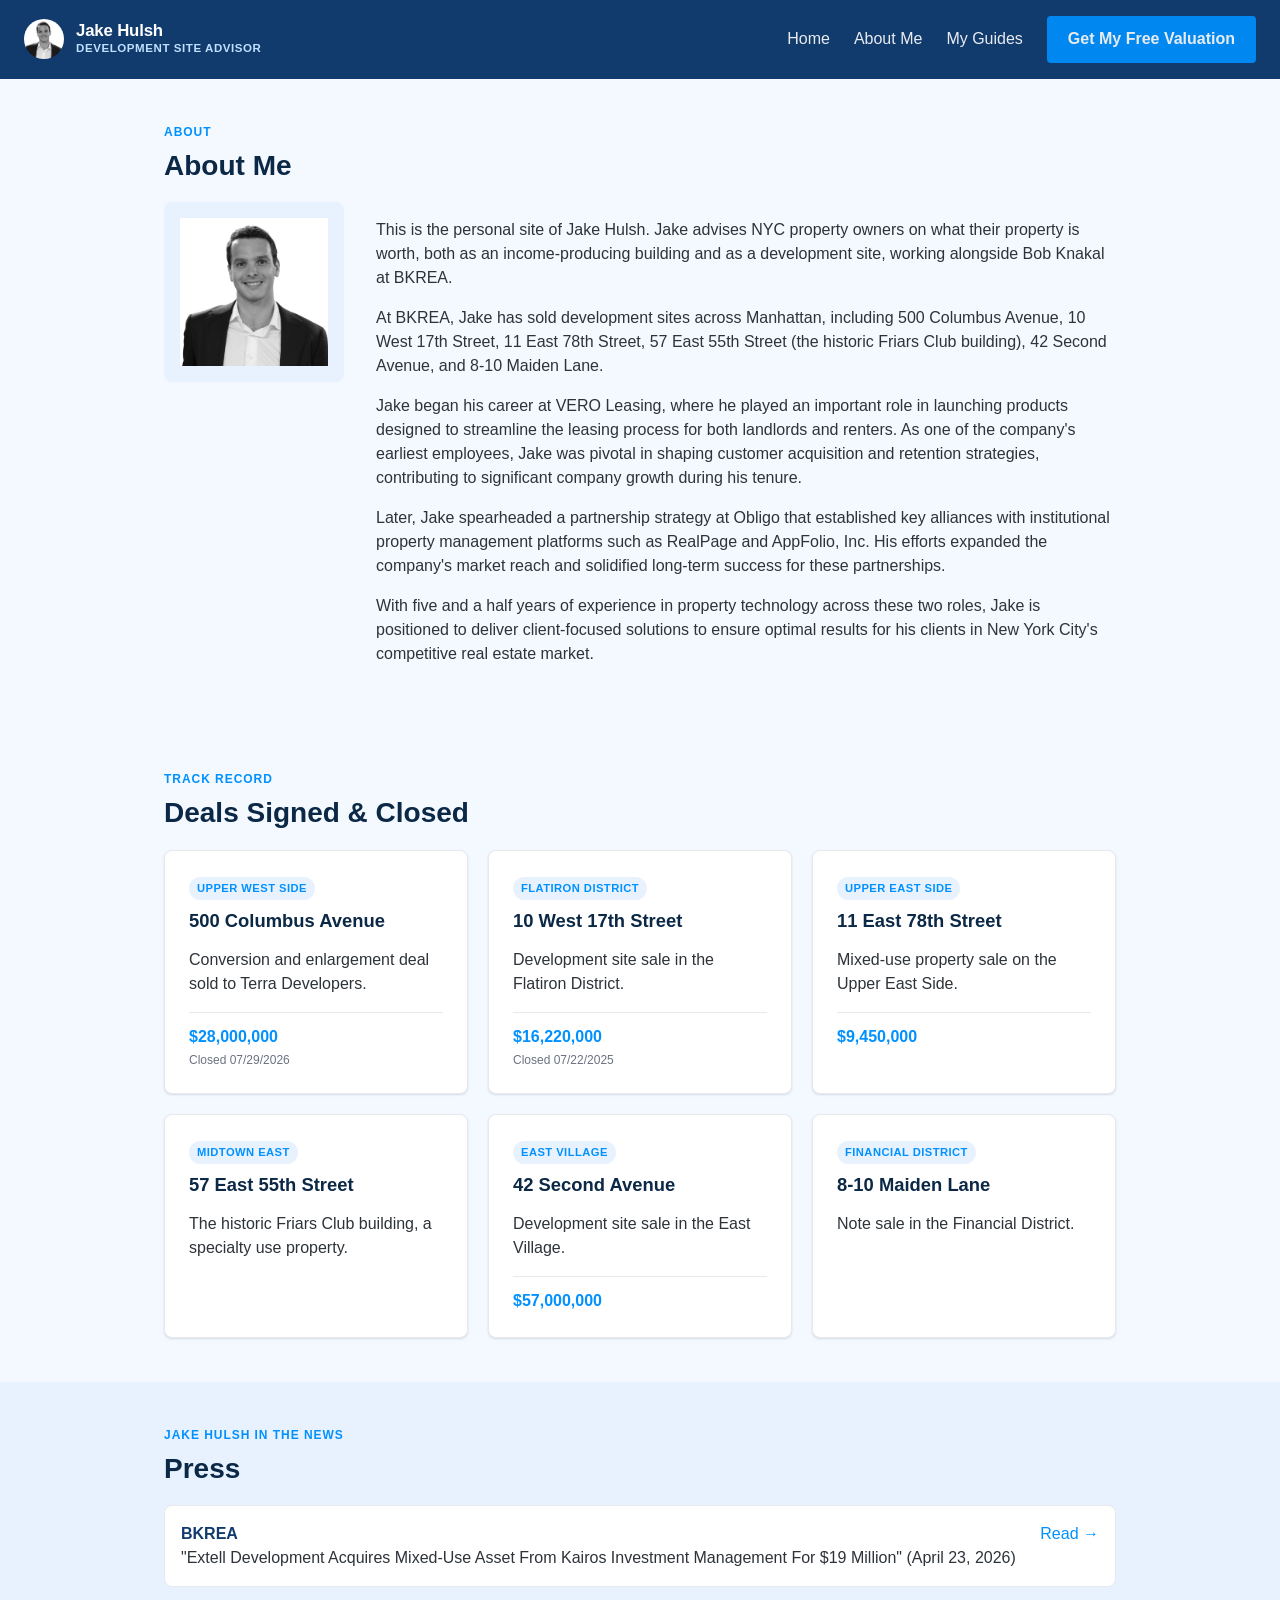
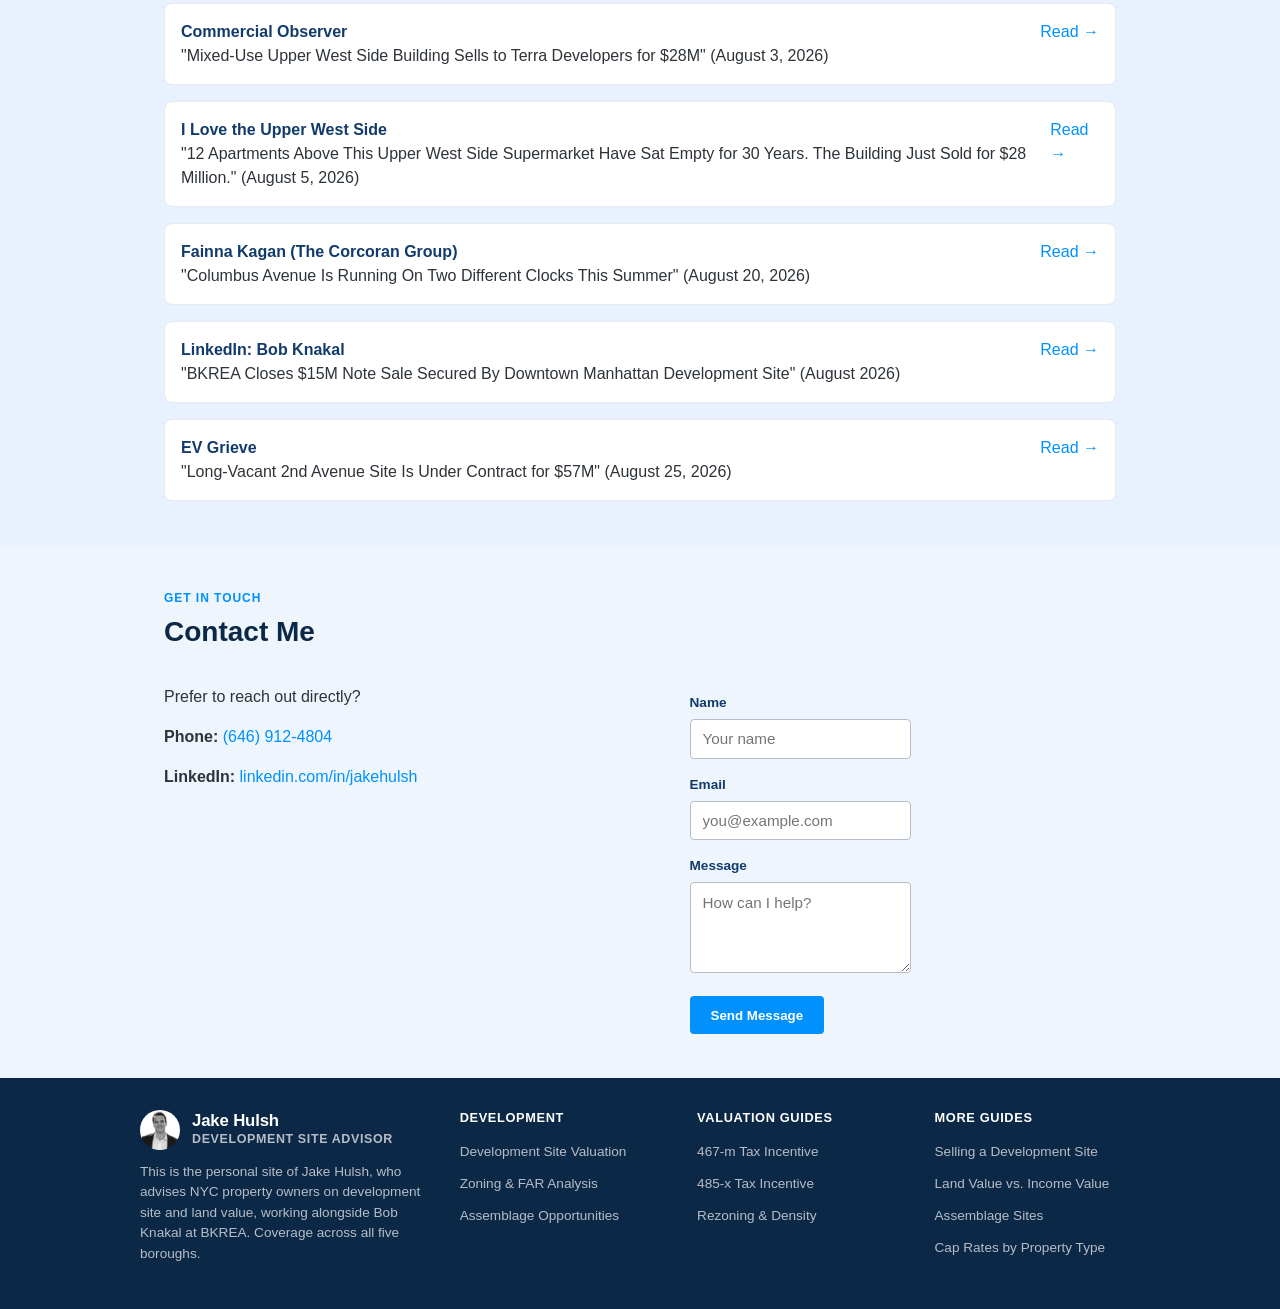
==== commit e5d5f63e: "Add sale price and closing date tags to deal cards" ====
--- a/about/index.html
+++ b/about/index.html
@@ -71,17 +71,20 @@
       <div class="card">
         <span class="writing-tag">Upper West Side</span>
         <h3>500 Columbus Avenue</h3>
-        <p>Conversion and enlargement deal sold to Terra Developers for $28M.</p>
+        <p>Conversion and enlargement deal sold to Terra Developers.</p>
+        <div class="deal-price">$28,000,000<span class="deal-date">Closed 07/29/2026</span></div>
       </div>
       <div class="card">
         <span class="writing-tag">Flatiron District</span>
         <h3>10 West 17th Street</h3>
         <p>Development site sale in the Flatiron District.</p>
+        <div class="deal-price">$16,220,000<span class="deal-date">Closed 07/22/2025</span></div>
       </div>
       <div class="card">
         <span class="writing-tag">Upper East Side</span>
         <h3>11 East 78th Street</h3>
         <p>Mixed-use property sale on the Upper East Side.</p>
+        <div class="deal-price">$9,450,000</div>
       </div>
       <div class="card">
         <span class="writing-tag">Midtown East</span>
@@ -92,6 +95,7 @@
         <span class="writing-tag">East Village</span>
         <h3>42 Second Avenue</h3>
         <p>Development site sale in the East Village.</p>
+        <div class="deal-price">$57,000,000</div>
       </div>
       <div class="card">
         <span class="writing-tag">Financial District</span>
--- a/css/style.css
+++ b/css/style.css
@@ -1110,6 +1110,22 @@
   margin-top: 1rem;
 }
 
+.deal-price {
+  margin-top: 0.75rem;
+  padding-top: 0.75rem;
+  border-top: 1px solid var(--color-border);
+  font-weight: 800;
+  color: var(--color-blue-primary);
+}
+
+.deal-date {
+  display: block;
+  margin-top: 0.15rem;
+  font-size: 0.75rem;
+  font-weight: 500;
+  color: var(--color-text-muted);
+}
+
 /* ---- Article pages ---------------------------------------------------------- */
 
 .article-header {
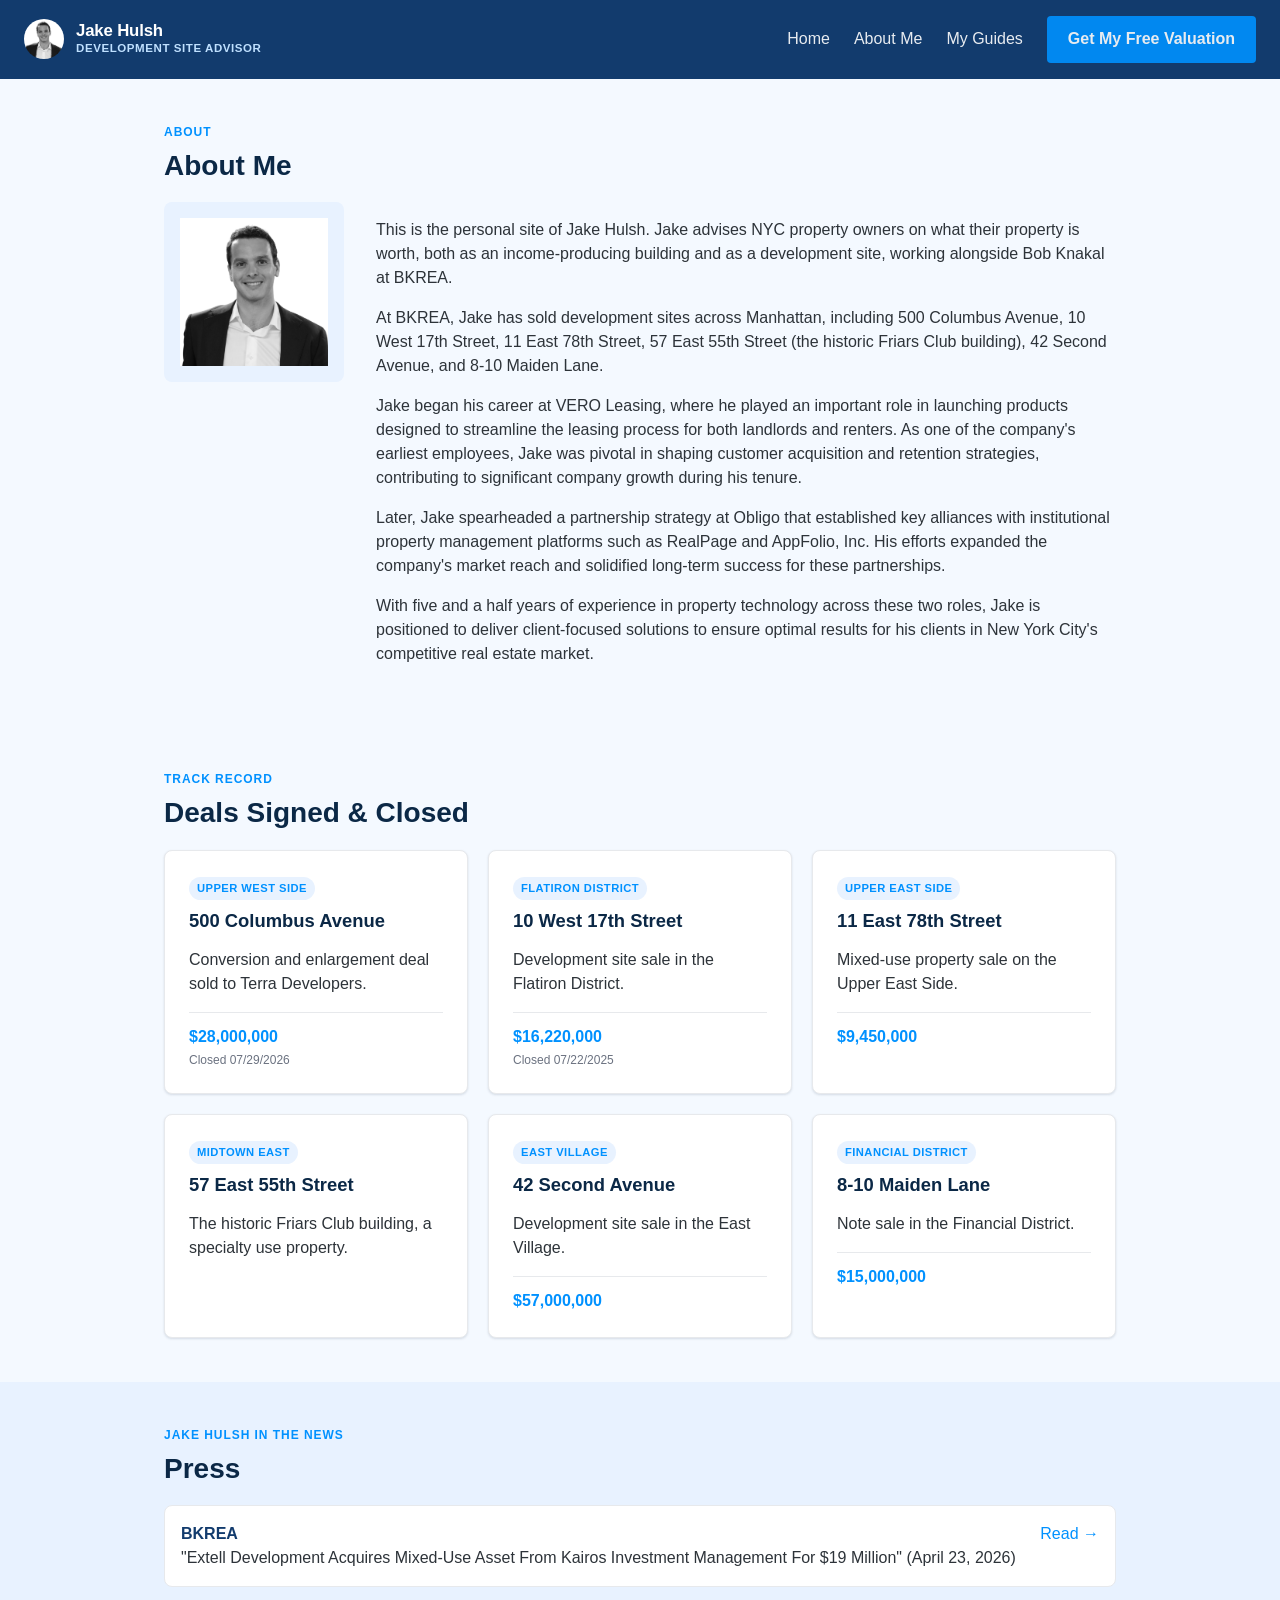
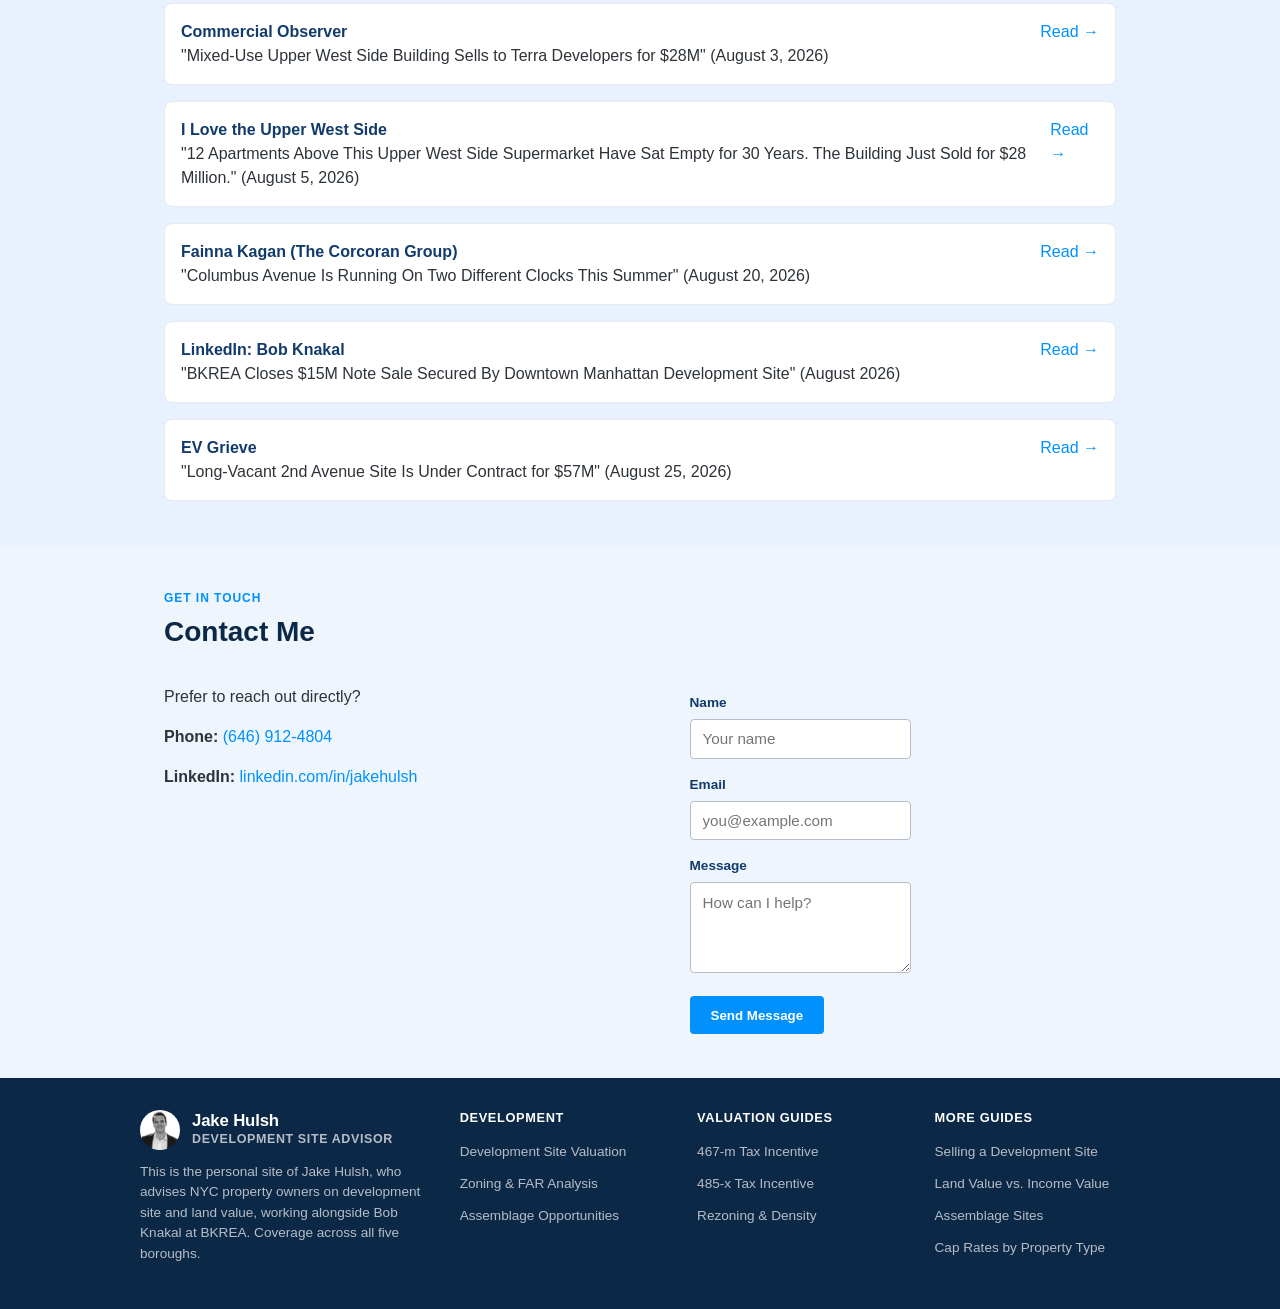
==== commit 8388fbfe: "Add sale price to 8-10 Maiden Lane deal card" ====
--- a/about/index.html
+++ b/about/index.html
@@ -101,6 +101,7 @@
         <span class="writing-tag">Financial District</span>
         <h3>8-10 Maiden Lane</h3>
         <p>Note sale in the Financial District.</p>
+        <div class="deal-price">$15,000,000</div>
       </div>
     </div>
    </div>
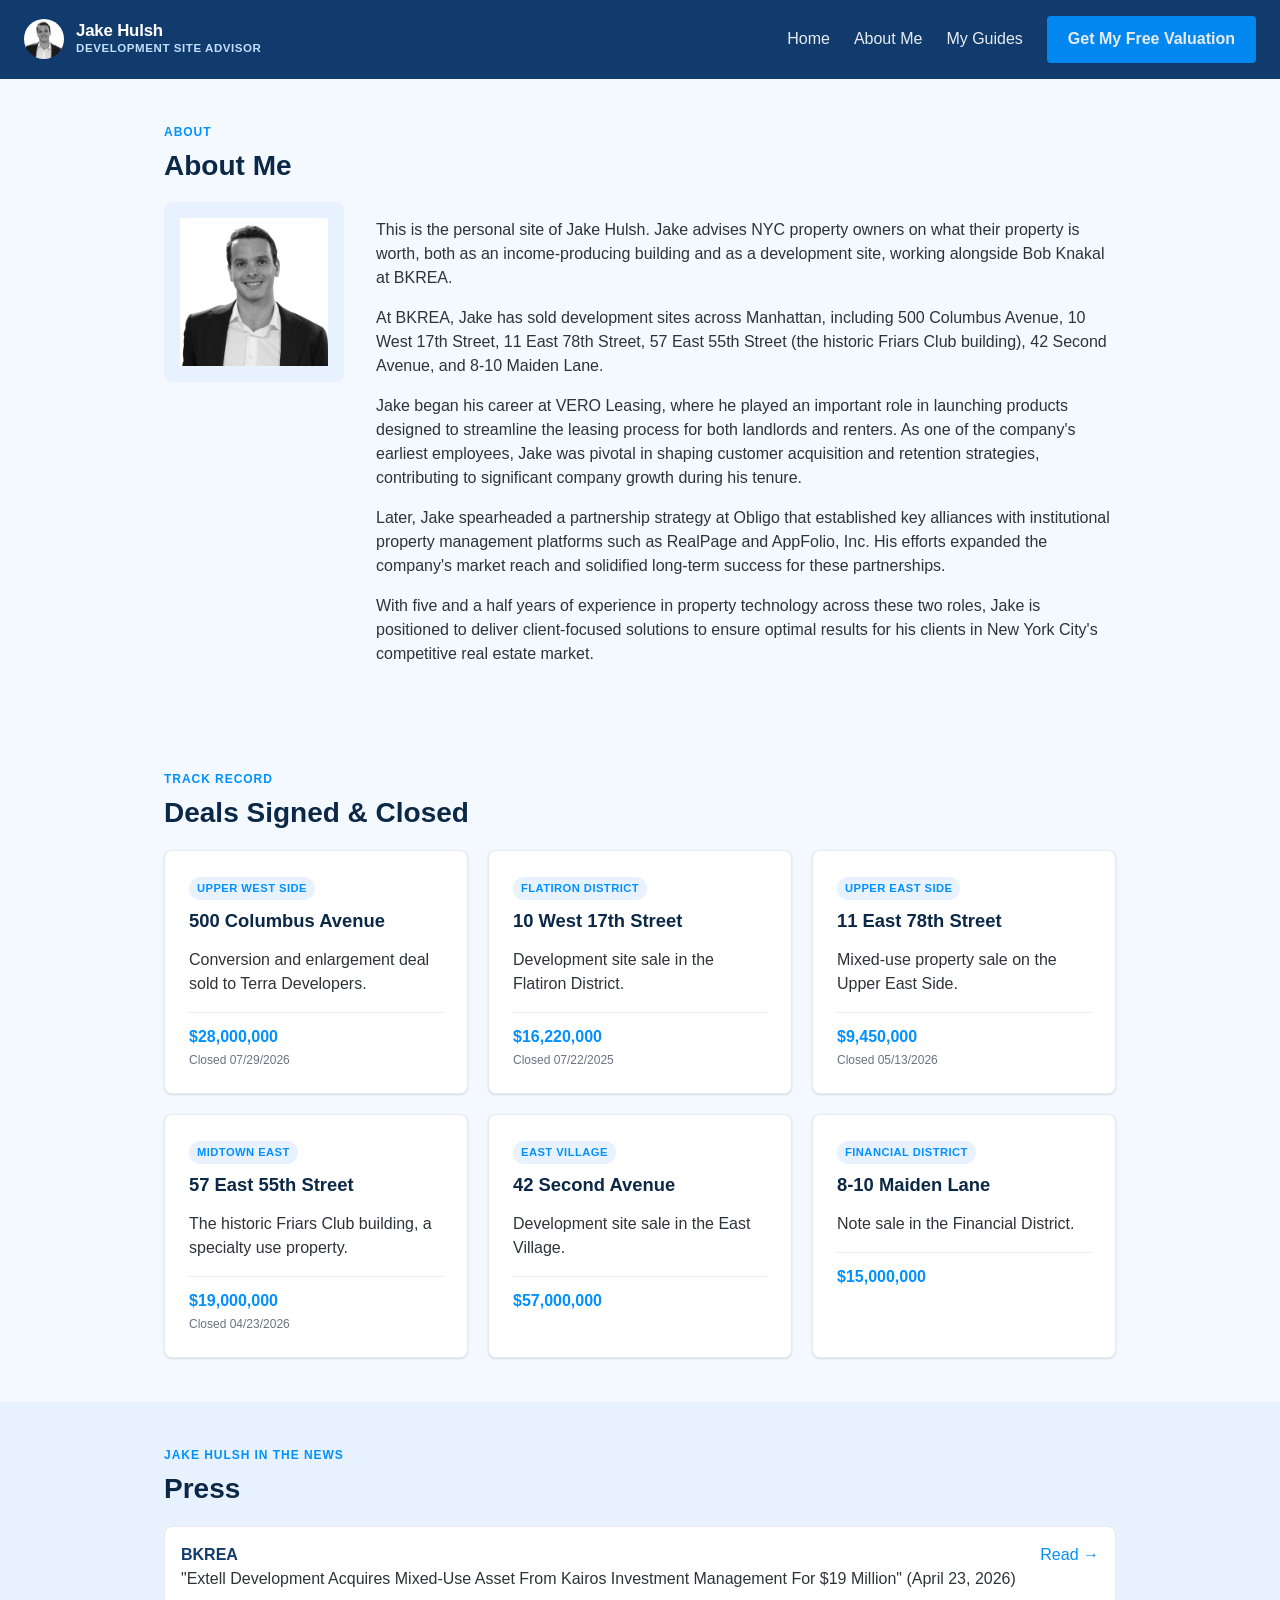
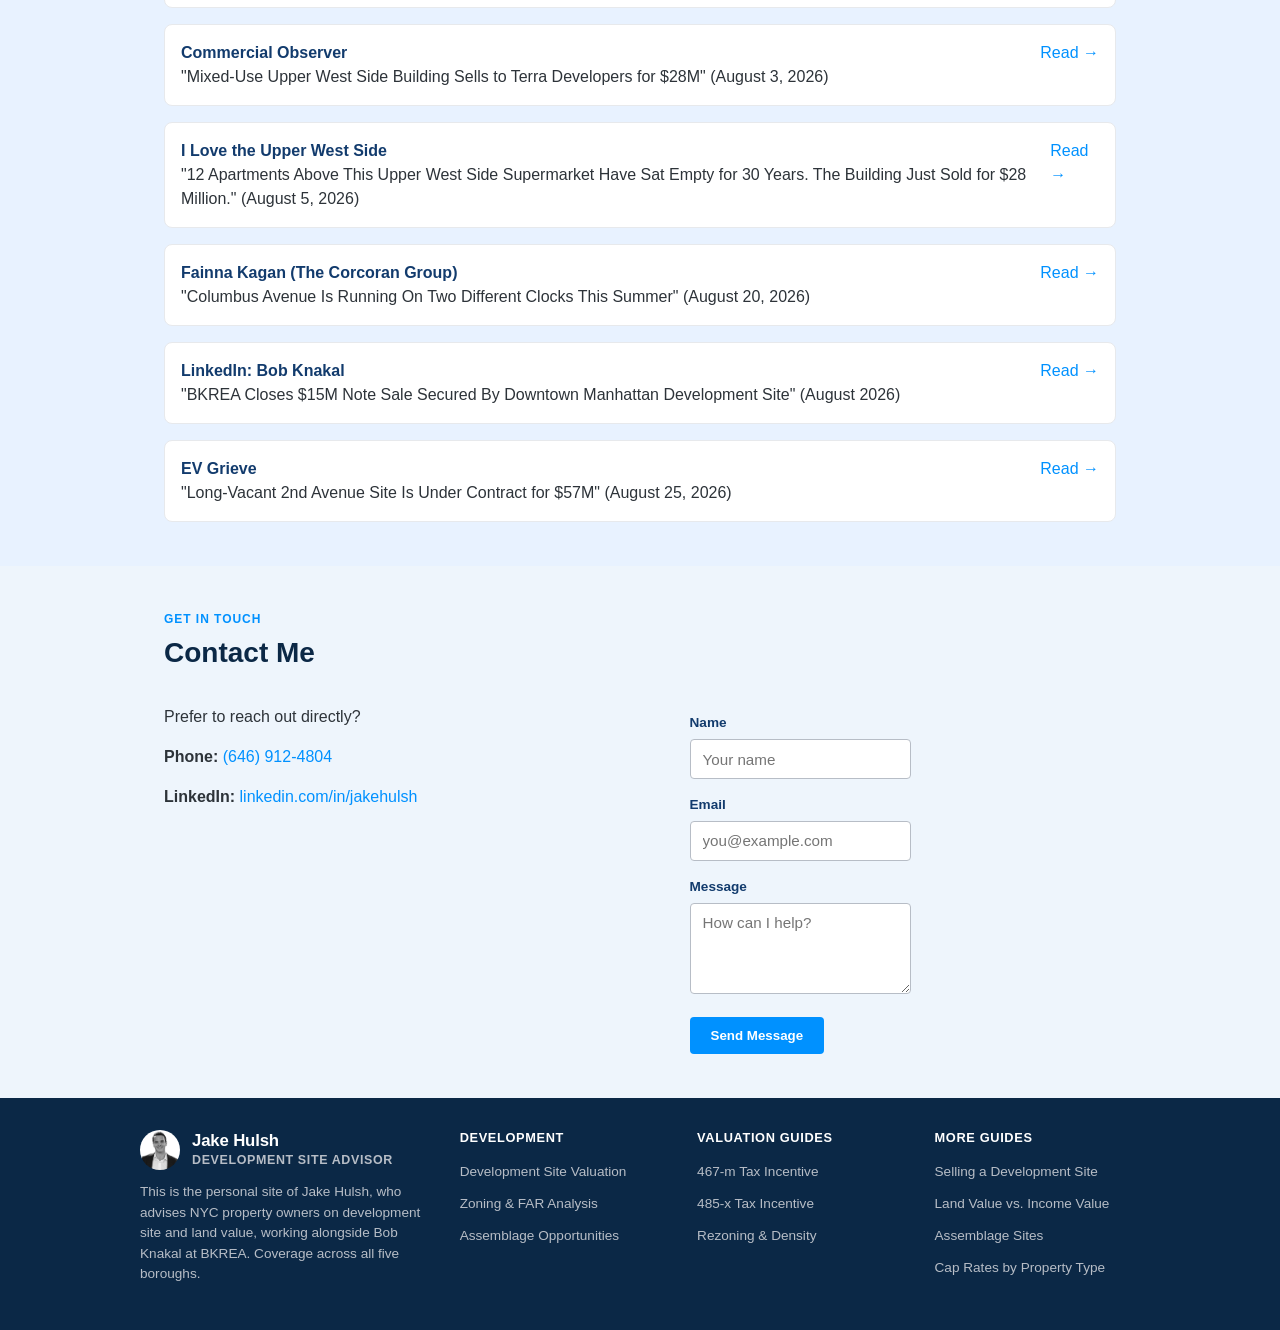
==== commit 6f9f1016: "Add closing dates for 11 East 78th and Friars Club deals" ====
--- a/about/index.html
+++ b/about/index.html
@@ -84,12 +84,13 @@
         <span class="writing-tag">Upper East Side</span>
         <h3>11 East 78th Street</h3>
         <p>Mixed-use property sale on the Upper East Side.</p>
-        <div class="deal-price">$9,450,000</div>
+        <div class="deal-price">$9,450,000<span class="deal-date">Closed 05/13/2026</span></div>
       </div>
       <div class="card">
         <span class="writing-tag">Midtown East</span>
         <h3>57 East 55th Street</h3>
         <p>The historic Friars Club building, a specialty use property.</p>
+        <div class="deal-price">$19,000,000<span class="deal-date">Closed 04/23/2026</span></div>
       </div>
       <div class="card">
         <span class="writing-tag">East Village</span>
